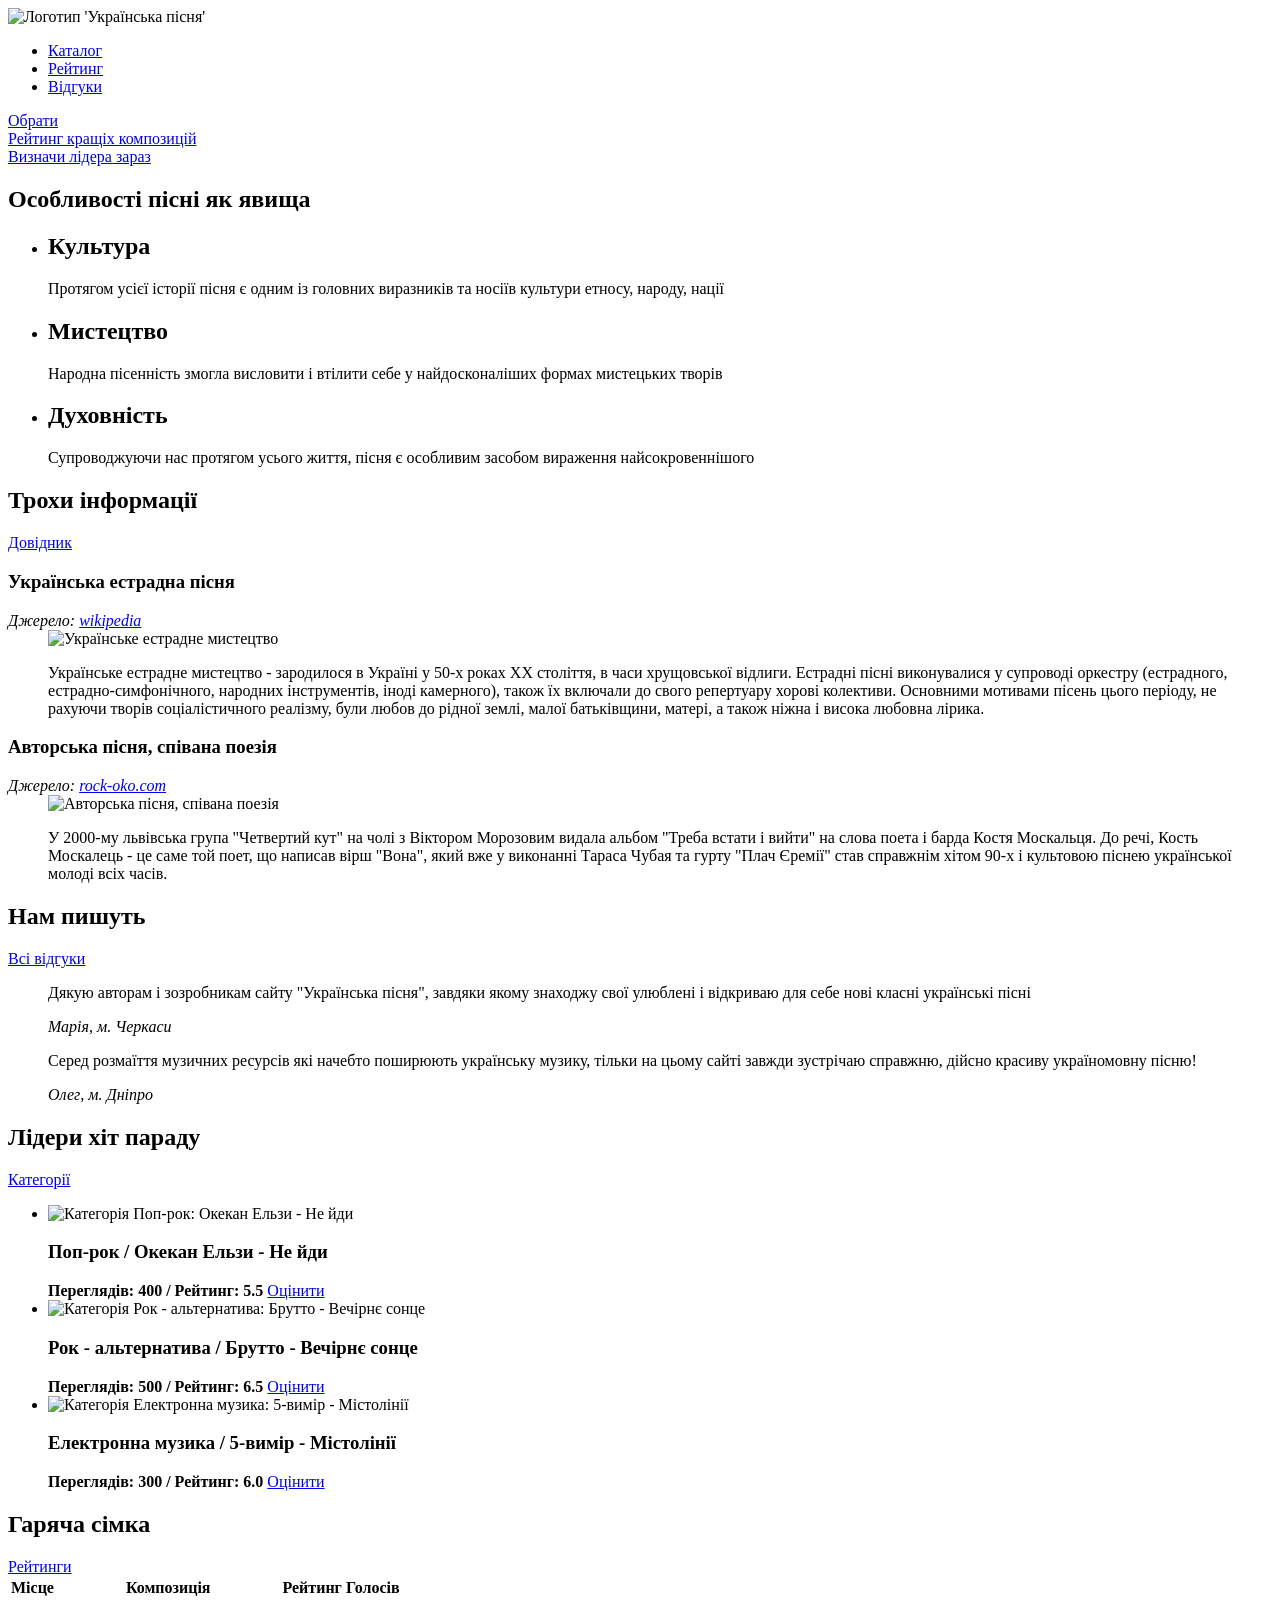
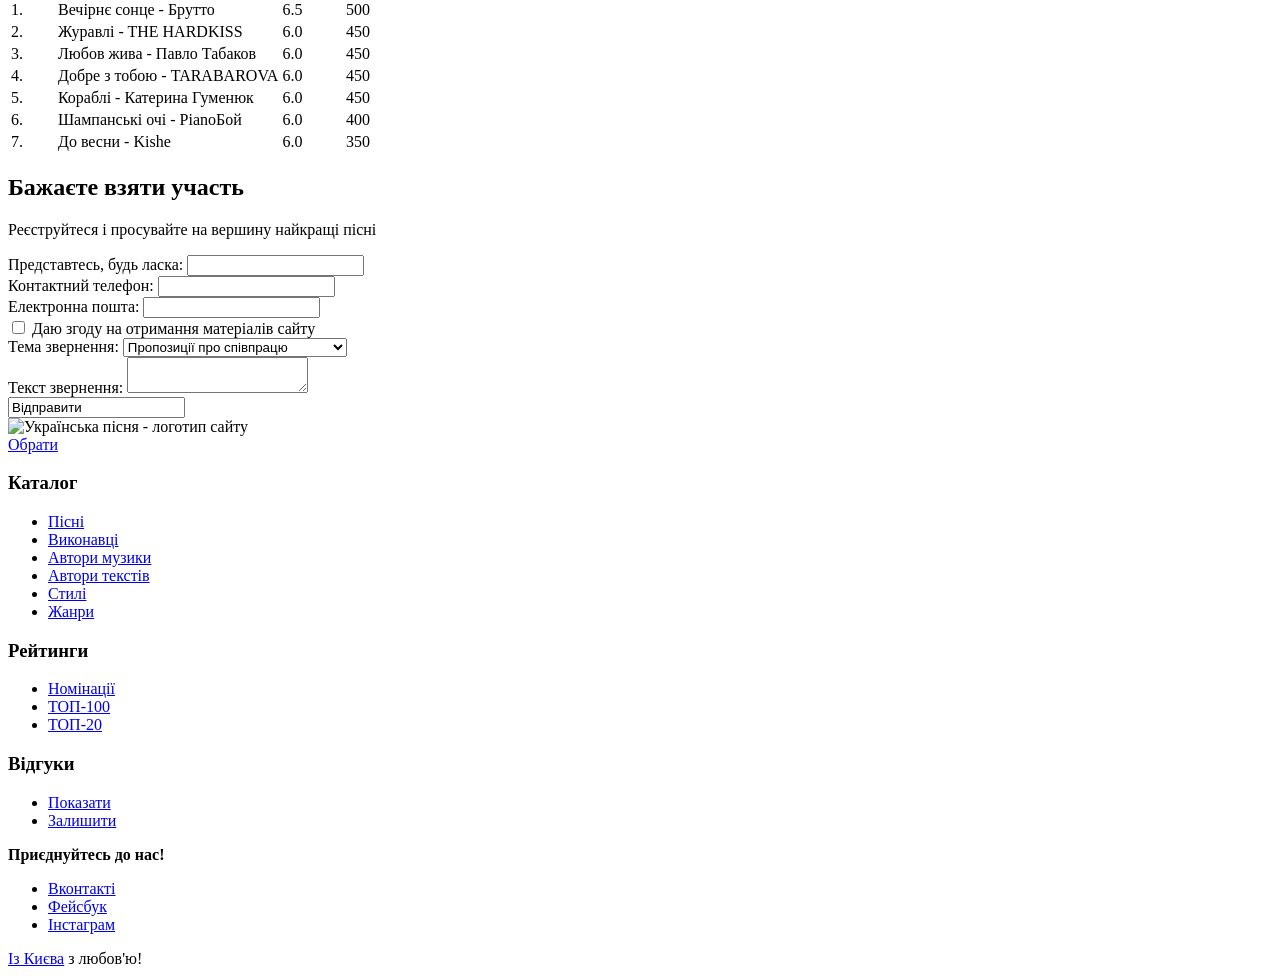
==== index.html @ 86473ca5 "Create index.html Перша сторінка проекта Українська пісня G.K." ====
<!DOCTYPE HTML>
<html lang="ua">
  <head>
    <meta charset="utf-8">
    <title>Українська пісня G.K.</title>
    <link rel="stylesheet" href="css/style.css">
  </head>
  <body>
  
    <header class="page-header">
      <section class="page-header__top">
        <a class="page-header__logo">
          <img class="page-header__logo-image" src="img/pisnya-logo.png" alt="Логотип 'Українська пісня'" width="210" height="75">
        </a>
        <nav class="main-nav">
          <ul class="main-nav__list site-list">
            <li class="site-list__item">
              <a href="#catalog">Каталог</a>
            </li>
            <li class="site-list__item">
              <a href="#reating">Рейтинг</a>
            </li>
            <li class="site-list__item">
              <a href="#reviews">Відгуки</a>
            </li>
          </ul>
        </nav>
        <div class="user-up">
          <a class="btn" href="#">Обрати</a>
        </div>
      </section>
      <div class="page-header__promo">
        <a href="#www.pisnya.org.ua">Рейтинг кращіх композицій <br> Визначи лідера зараз</a>
      </div>
    </header>
    
    <section class="features"> <!-- features - особливості -->
      <h2 class="visually-hidden">Особливості пісні як явища</h2>
      <ul class="features__list">
        <li class="features__item features__icon--culture">
          <h2 class="features__title">Культура</h2>
          <p class="features__description">Протягом усієї історії пісня є одним із головних виразників та носіїв культури етносу, народу, нації</p>
        </li>
        <li class="features__item features__icon--art">
          <h2 class="features__title">Мистецтво</h2>
          <p class="features__description">Народна пісенність змогла висловити і втілити себе у найдосконаліших формах мистецьких творів</p>
        </li>
        <li class="features__item features__icon--spirituality">
          <h2 class="features__title">Духовність</h2>
          <p class="features__description">Супроводжуючи нас протягом усього життя, пісня є особливим засобом вираження найсокровеннішого</p>
        </li>
      </ul>
    </section>
    
    <section class="reference"> <!-- reference - довідка -->
      <h2 class="reference__heading">Трохи інформації</h2>
      <a class="btn" href="#" title="Відкрити довідник">Довідник</a>
      <dl class="reference__list">
        <dt class="reference__term">
          <h3 class="reference__title">Українська естрадна пісня</h3>
          <i class="reference__source">Джерело: <a href="https://ua.wikipedia.org" target="_blank">wikipedia</a></i>
        </dt>
        <dd class="reference__description">
          <img src="img/article-1.jpg" alt="Українське естрадне мистецтво" width="100" height="100">
          <p>Українське естрадне мистецтво - зародилося в Україні у 50-х роках XX століття, в часи хрущовської відлиги. Естрадні пісні виконувалися у супроводі оркестру (естрадного, естрадно-симфонічного, народних інструментів, іноді камерного), також їх включали до свого репертуару хорові колективи. Основними мотивами пісень цього періоду, не рахуючи творів соціалістичного реалізму, були любов до рідної землі, малої батьківщини, матері, а також ніжна і висока любовна лірика.</p>
        </dd>
        <dt class="reference__term">
          <h3 class="reference__title">Авторська пісня, співана поезія</h3>
          <i class="reference__source">Джерело: <a href="https://rock-oko.com/muzichn-stil/spvana-poezya.html" target="_blank">rock-oko.com</a></i>
        </dt>
        <dd class="reference__description">
          <img src="img/article-2.jpg" alt="Авторська пісня, співана поезія" width="100" height="100">
          <p>У 2000-му львівська група "Четвертий кут" на чолі з Віктором Морозовим видала альбом "Треба встати і вийти" на слова поета і барда Костя Москальця. До речі, Кость Москалець - це саме той поет, що написав вірш "Вона", який вже у виконанні Тараса Чубая та гурту "Плач Єремії" став справжнім хітом 90-х і культовою піснею української молоді всіх часів.</p>
        </dd>
      </dl>
    </section>

    <section class="reviews" id="reviews">
      <h2 class="reviews__heading">Нам пишуть</h2>
      <a class="btn" href="#" title="Переглянути всі відгуки">Всі відгуки</a>
      <div class="reviews__list">
        <blockquote class="review__item">
          <p>Дякую авторам і зозробникам сайту "Українська пісня", завдяки якому знаходжу свої улюблені і відкриваю для себе нові класні українські пісні </p>
          <cite class="review__author">Марія, м. Черкаси</cite>
        </blockquote>
        <blockquote class="review__item">
          <p>Серед розмаїття музичних ресурсів які начебто поширюють українську музику, тільки на цьому сайті завжди зустрічаю справжню, дійсно красиву україномовну пісню!</p>
          <cite class="review__author">Олег, м. Дніпро</cite>
        </blockquote>
      </div>
    </section>
    
    <section class="hits" id="hits">
      <!-- слайдер -->
      <h2 class="hits__header">Лідери хіт параду</h2>
      <a class="btn" href="#" title="Подивитися інші категорії">Категорії</a>
      <ul class="hits__list">
        <li class="hits__item">
          <img src="img/category1.jpg" alt="Категорія Поп-рок: Окекан Ельзи - Не йди" width="306" height="206">
          <h3 class="category__title">Поп-рок / Окекан Ельзи - Не йди</h3>
          <b>Переглядів: 400 / Рейтинг: 5.5</b>
          <a class="btn" href="#">Оцінити</a>
        </li>
        <li class="hits__item">
          <img src="img/category2.jpg" alt="Категорія Рок - альтернатива: Брутто - Вечірнє сонце" width="306" height="206">
          <h3>Рок - альтернатива / Брутто - Вечірнє сонце</h3>
          <b>Переглядів: 500 / Рейтинг: 6.5</b>
          <a class="btn" href="#">Оцінити</a>
        </li>
        <li class="hits__item">
          <img src="img/category3.jpg" alt="Категорія Електронна музика: 5-вимір - Містолінії" width="306" height="206">
          <h3>Електронна музика / 5-вимір - Містолінії</h3>
          <b>Переглядів: 300 / Рейтинг: 6.0</b>
          <a class="btn" href="#">Оцінити</a>
        </li>
      </ul>
    </section>
    
    <section class="shortlist" id="shortlist">
      <h2 class="shortlist__header">Гаряча сімка</h2>
      <a class="btn" href="#" title="Взяти участь у голосуванні">Рейтинги</a>
      <table class="shortlist__list">
        <tr class="shortlist__item">
          <th class="shortlist__number">Місце</th>
          <th >Композиція</th>
          <th>Рейтинг</th>
          <th>Голосів</th>
        </tr>
        <tr class="shortlist__item">
          <td class="shortlist__number">1.</td>
          <td class="shortlist__name">
            <a>Вечірнє сонце - Брутто</a>
          </td>
          <td>6.5</td>
          <td>500</td>
        </tr>
        <tr class="shortlist__item">
          <td class="shortlist__number">2.</td>
          <td class="shortlist__name">
            <a>Журавлi - THE HARDKISS</a>
          </td>
          <td>6.0</td>
          <td>450</td>
        </tr>
        <tr class="shortlist__item">
          <td class="shortlist__number">3.</td>
          <td class="shortlist__name">
            <a>Любов жива - Павло Табаков</a>
          </td>
          <td>6.0</td>
          <td>450</td>
        </tr>
         <tr class="shortlist__item">
          <td class="shortlist__number">4.</td>
          <td class="shortlist__name">
            <a>Добре з тобою - TARABAROVA</a>
          </td>
          <td>6.0</td>
          <td>450</td>
        </tr>
        <tr class="shortlist__item">
          <td class="shortlist__number">5.</td>
          <td class="shortlist__name">
            <a>Кораблі - Катерина Гуменюк</a>
          </td>
          <td>6.0</td>
          <td>450</td>
        </tr>
        <tr class="shortlist__item">
          <td class="shortlist__number">6.</td>
          <td class="shortlist__name">
            <a>Шампанські очі - PianoБой</a>
          </td>
          <td>6.0</td>
          <td>400</td>
        </tr>
        <tr class="shortlist__item">
          <td class="shortlist__number">7.</td>
          <td class="shortlist__name">
            <a>До весни - Kishe</a>
          </td>
          <td>6.0</td>
          <td>350</td>
        </tr>
      </table>
    </section>
    
    <div class="fidback">
      <h2 class="hits__header">Бажаєте взяти участь</h2>
      <p class="feedback-tip">Реєструйтеся і просувайте на вершину найкращі пісні</p>
      <form class="feedback-form" action="/mail" method="post">
        <div class="feedback-form-group">
          <label for="fullname">Представтесь, будь ласка:</label>
          <input type="text" name="fullname" id="fullname">
        </div>
        <div class="feedback-form-group">
          <label for="phone">Контактний телефон:</label>
          <input type="text" name="phone" id="phone">
        </div>
        <div class="feedback-form-group">
          <label for="email">Електронна пошта:</label>
          <input type="text" name="email" id="email">
        </div>
        <div class="checkbox-area">
          <label>
            <input type="checkbox" name="supscription">
            Даю згоду на отримання матеріалів сайту
          </label>
        </div>
        <div class="feedback-form-group">
          <label for="topic">Тема звернення:</label>
          <select name="topic" id="topic">
            <option value="1">Пропозиції про співпрацю</option>
            <option value="2">Питання пов'язані з реєстрацією</option>
            <option value="3">Застереження авторських прав</option>
          </select>
        </div>
        <div class="feedback-form-group">
          <label for="message">Текст звернення:</label>
          <textarea type="text" name="message" id="message">
          </textarea>
        </div>
        <input type="supmit" class="btn" value="Відправити">
      </form>
    </div>
    
    <footer class="page-footer">
    
      <section class="page-footer__top">
        <div class="page-footer__logo">
          <img class="page-footer__logo-image" src="img/pisnya-logo.png" alt="Українська пісня - логотип сайту" width="210" height="75">
        </div>
        <a class="btn" href="#">Обрати</a>
      </section>
      
      <nav class="page-footer__nav">
        <section class="page-footer__menu">
          <h3 class="page-footer__title">Каталог</h3>
          <ul class="page-footer__list">
            <li>
              <a href="#">Пісні</a>
            </li>
            <li>
              <a href="#">Виконавці</a>
            </li>
            <li>
              <a href="#">Автори музики</a>
            </li>
            <li>
              <a href="#">Автори текстів</a>
            </li>
            <li>
              <a href="#">Стилі</a>
            </li>
            <li>
              <a href="#">Жанри</a>
            </li>
          </ul>
        </section>
        <section class="page-footer__menu">
          <h3 class="page-footer__title">Рейтинги</h3>
          <ul class="page-footer__list">
            <li>
              <a href="#">Номінації</a>
            </li>
            <li>
              <a href="#">ТОП-100</a>
            </li>
            <li>
              <a href="#">ТОП-20</a>
            </li>
          </ul>
        </section>
        <section class="page-footer__menu">
          <h3 class="page-footer__title">Відгуки</h3>
          <ul class="page-footer__list">
            <li>
              <a href="#">Показати</a>
            </li>
            <li>
              <a href="#">Залишити</a>
            </li>
          </ul>
        </section>
      </nav>
      
      <section class="page-footer__bottom">
        <div class="page-footer__social social">
          <b class="social__title">Приєднуйтесь до нас!</b>
          <ul class="social__list">
            <li class="social__item">
              <a class="social__link social__link--vk" href="https://vk.com/pisnya">Вконтакті</a>
            </li>
            <li class="social__item">
              <a class="social__link social__link--fb" href="https://facebook.com/pisnya">Фейсбук</a>
            </li>
            <li class="social__item">
              <a class="social__link social__link--in" href="https://instagram.com/pisnya">Інстаграм</a>
            </li>
          </ul>
        </div>
        <div class="page-footer__copyright">
          <a href="https://games4.github.io/">Із Києва</a> з <span class="heart">любов'ю!</span>
        </div>
      </section>
      
    </footer>
  </body>
</html>
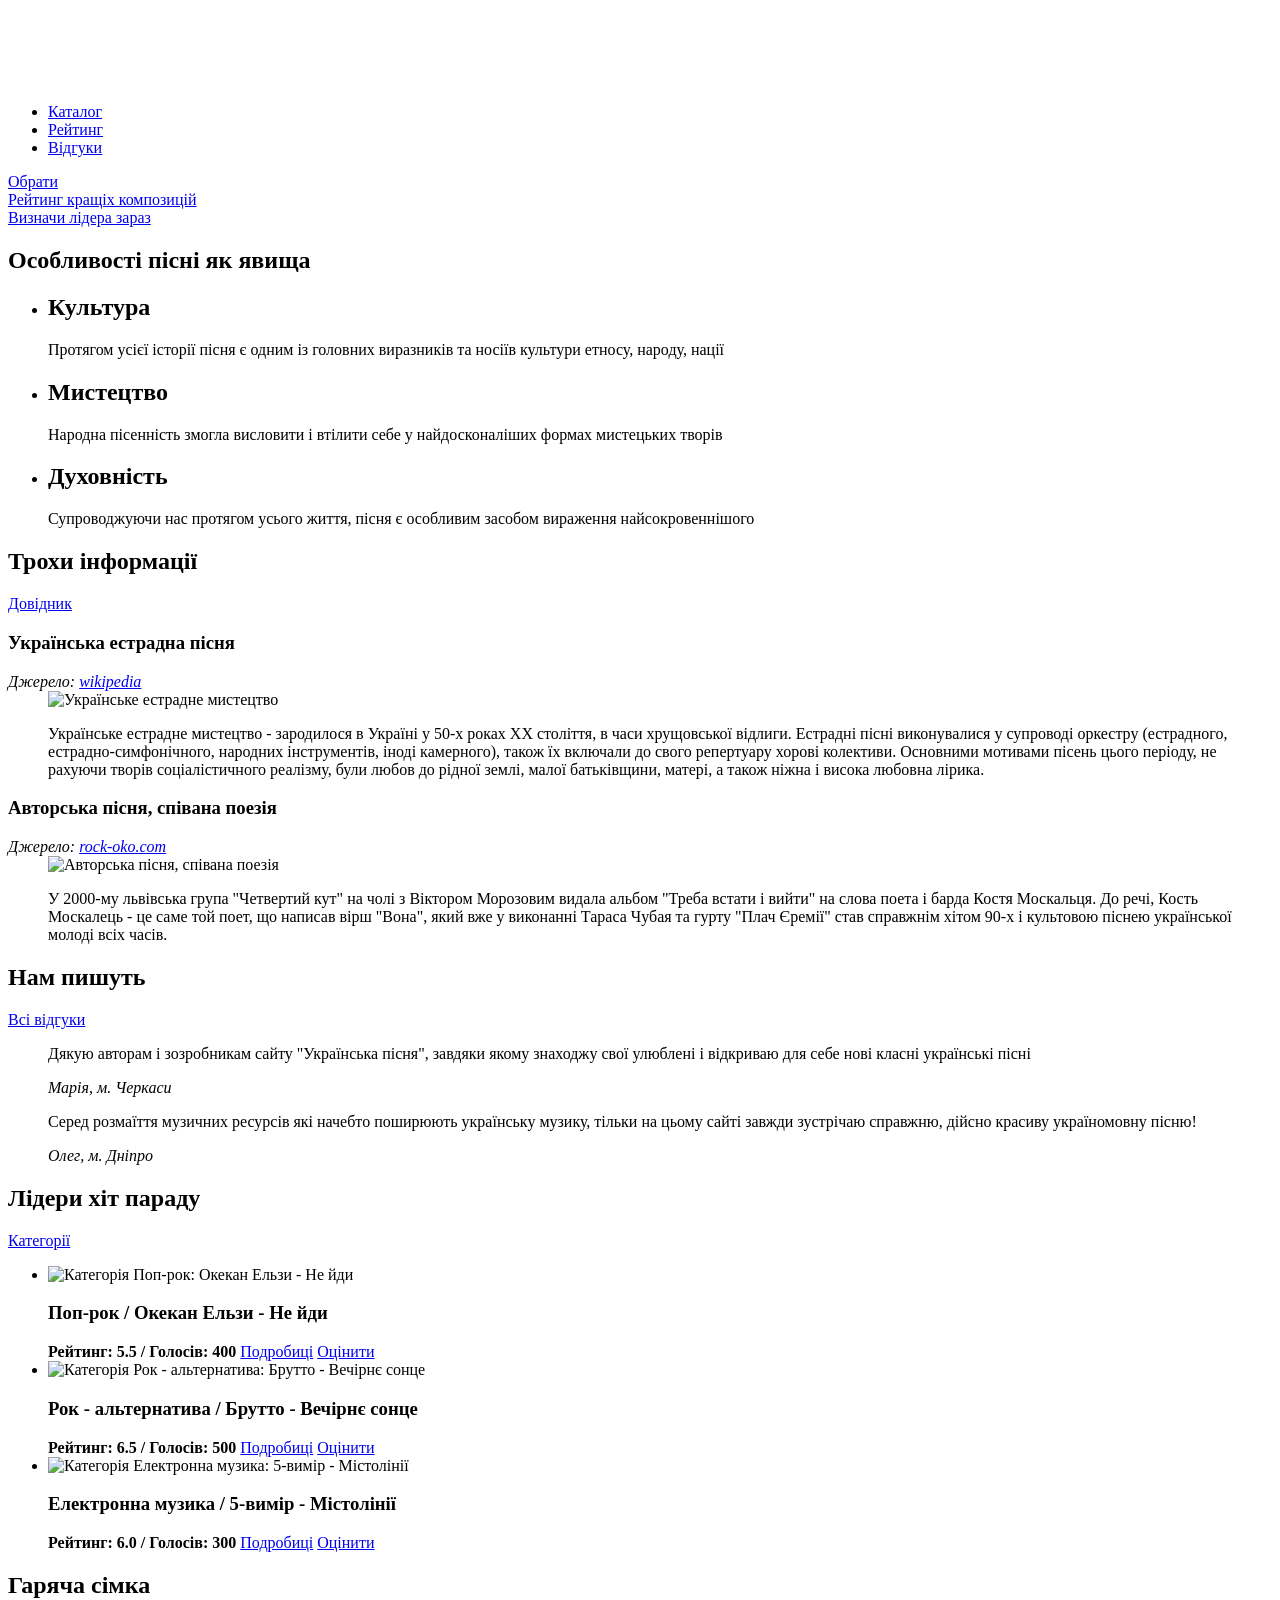
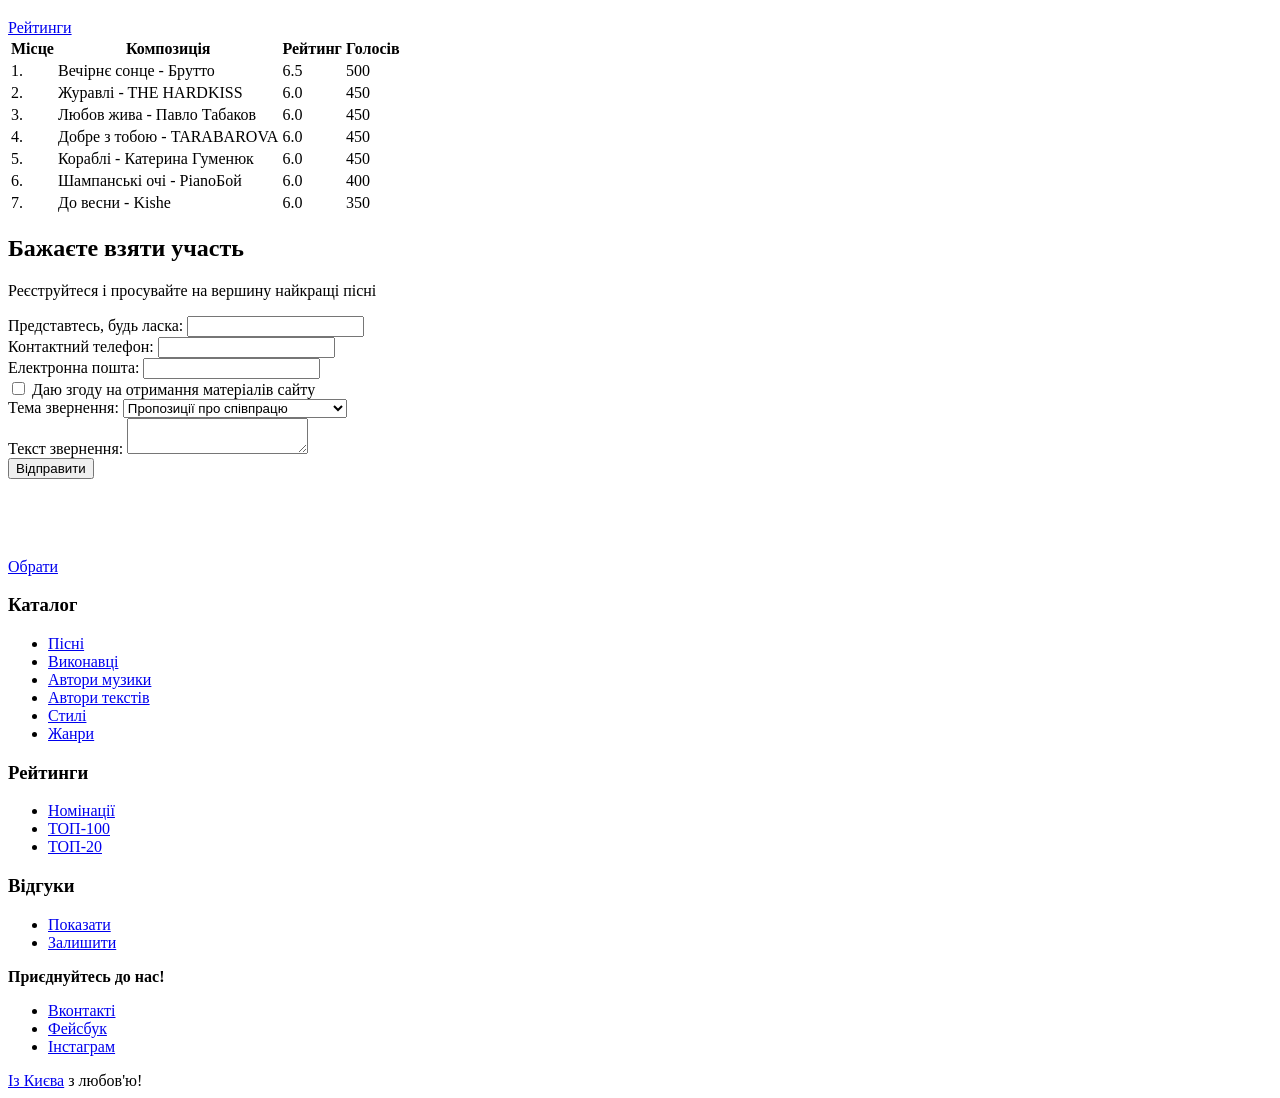
==== commit 4f259951: "Continue markup index.html page Продовжую розмітку початкової сторінки" ====
--- a/index.html
+++ b/index.html
@@ -1,309 +1,312 @@
-<!DOCTYPE HTML>
-<html lang="ua">
-  <head>
-    <meta charset="utf-8">
-    <title>Українська пісня G.K.</title>
-    <link rel="stylesheet" href="css/style.css">
-  </head>
-  <body>
-  
-    <header class="page-header">
-      <section class="page-header__top">
-        <a class="page-header__logo">
-          <img class="page-header__logo-image" src="img/pisnya-logo.png" alt="Логотип 'Українська пісня'" width="210" height="75">
-        </a>
-        <nav class="main-nav">
-          <ul class="main-nav__list site-list">
-            <li class="site-list__item">
-              <a href="#catalog">Каталог</a>
-            </li>
-            <li class="site-list__item">
-              <a href="#reating">Рейтинг</a>
-            </li>
-            <li class="site-list__item">
-              <a href="#reviews">Відгуки</a>
-            </li>
-          </ul>
-        </nav>
-        <div class="user-up">
-          <a class="btn" href="#">Обрати</a>
-        </div>
-      </section>
-      <div class="page-header__promo">
-        <a href="#www.pisnya.org.ua">Рейтинг кращіх композицій <br> Визначи лідера зараз</a>
-      </div>
-    </header>
-    
-    <section class="features"> <!-- features - особливості -->
-      <h2 class="visually-hidden">Особливості пісні як явища</h2>
-      <ul class="features__list">
-        <li class="features__item features__icon--culture">
-          <h2 class="features__title">Культура</h2>
-          <p class="features__description">Протягом усієї історії пісня є одним із головних виразників та носіїв культури етносу, народу, нації</p>
-        </li>
-        <li class="features__item features__icon--art">
-          <h2 class="features__title">Мистецтво</h2>
-          <p class="features__description">Народна пісенність змогла висловити і втілити себе у найдосконаліших формах мистецьких творів</p>
-        </li>
-        <li class="features__item features__icon--spirituality">
-          <h2 class="features__title">Духовність</h2>
-          <p class="features__description">Супроводжуючи нас протягом усього життя, пісня є особливим засобом вираження найсокровеннішого</p>
-        </li>
-      </ul>
-    </section>
-    
-    <section class="reference"> <!-- reference - довідка -->
-      <h2 class="reference__heading">Трохи інформації</h2>
-      <a class="btn" href="#" title="Відкрити довідник">Довідник</a>
-      <dl class="reference__list">
-        <dt class="reference__term">
-          <h3 class="reference__title">Українська естрадна пісня</h3>
-          <i class="reference__source">Джерело: <a href="https://ua.wikipedia.org" target="_blank">wikipedia</a></i>
-        </dt>
-        <dd class="reference__description">
-          <img src="img/article-1.jpg" alt="Українське естрадне мистецтво" width="100" height="100">
-          <p>Українське естрадне мистецтво - зародилося в Україні у 50-х роках XX століття, в часи хрущовської відлиги. Естрадні пісні виконувалися у супроводі оркестру (естрадного, естрадно-симфонічного, народних інструментів, іноді камерного), також їх включали до свого репертуару хорові колективи. Основними мотивами пісень цього періоду, не рахуючи творів соціалістичного реалізму, були любов до рідної землі, малої батьківщини, матері, а також ніжна і висока любовна лірика.</p>
-        </dd>
-        <dt class="reference__term">
-          <h3 class="reference__title">Авторська пісня, співана поезія</h3>
-          <i class="reference__source">Джерело: <a href="https://rock-oko.com/muzichn-stil/spvana-poezya.html" target="_blank">rock-oko.com</a></i>
-        </dt>
-        <dd class="reference__description">
-          <img src="img/article-2.jpg" alt="Авторська пісня, співана поезія" width="100" height="100">
-          <p>У 2000-му львівська група "Четвертий кут" на чолі з Віктором Морозовим видала альбом "Треба встати і вийти" на слова поета і барда Костя Москальця. До речі, Кость Москалець - це саме той поет, що написав вірш "Вона", який вже у виконанні Тараса Чубая та гурту "Плач Єремії" став справжнім хітом 90-х і культовою піснею української молоді всіх часів.</p>
-        </dd>
-      </dl>
-    </section>
-
-    <section class="reviews" id="reviews">
-      <h2 class="reviews__heading">Нам пишуть</h2>
-      <a class="btn" href="#" title="Переглянути всі відгуки">Всі відгуки</a>
-      <div class="reviews__list">
-        <blockquote class="review__item">
-          <p>Дякую авторам і зозробникам сайту "Українська пісня", завдяки якому знаходжу свої улюблені і відкриваю для себе нові класні українські пісні </p>
-          <cite class="review__author">Марія, м. Черкаси</cite>
-        </blockquote>
-        <blockquote class="review__item">
-          <p>Серед розмаїття музичних ресурсів які начебто поширюють українську музику, тільки на цьому сайті завжди зустрічаю справжню, дійсно красиву україномовну пісню!</p>
-          <cite class="review__author">Олег, м. Дніпро</cite>
-        </blockquote>
-      </div>
-    </section>
-    
-    <section class="hits" id="hits">
-      <!-- слайдер -->
-      <h2 class="hits__header">Лідери хіт параду</h2>
-      <a class="btn" href="#" title="Подивитися інші категорії">Категорії</a>
-      <ul class="hits__list">
-        <li class="hits__item">
-          <img src="img/category1.jpg" alt="Категорія Поп-рок: Окекан Ельзи - Не йди" width="306" height="206">
-          <h3 class="category__title">Поп-рок / Окекан Ельзи - Не йди</h3>
-          <b>Переглядів: 400 / Рейтинг: 5.5</b>
-          <a class="btn" href="#">Оцінити</a>
-        </li>
-        <li class="hits__item">
-          <img src="img/category2.jpg" alt="Категорія Рок - альтернатива: Брутто - Вечірнє сонце" width="306" height="206">
-          <h3>Рок - альтернатива / Брутто - Вечірнє сонце</h3>
-          <b>Переглядів: 500 / Рейтинг: 6.5</b>
-          <a class="btn" href="#">Оцінити</a>
-        </li>
-        <li class="hits__item">
-          <img src="img/category3.jpg" alt="Категорія Електронна музика: 5-вимір - Містолінії" width="306" height="206">
-          <h3>Електронна музика / 5-вимір - Містолінії</h3>
-          <b>Переглядів: 300 / Рейтинг: 6.0</b>
-          <a class="btn" href="#">Оцінити</a>
-        </li>
-      </ul>
-    </section>
-    
-    <section class="shortlist" id="shortlist">
-      <h2 class="shortlist__header">Гаряча сімка</h2>
-      <a class="btn" href="#" title="Взяти участь у голосуванні">Рейтинги</a>
-      <table class="shortlist__list">
-        <tr class="shortlist__item">
-          <th class="shortlist__number">Місце</th>
-          <th >Композиція</th>
-          <th>Рейтинг</th>
-          <th>Голосів</th>
-        </tr>
-        <tr class="shortlist__item">
-          <td class="shortlist__number">1.</td>
-          <td class="shortlist__name">
-            <a>Вечірнє сонце - Брутто</a>
-          </td>
-          <td>6.5</td>
-          <td>500</td>
-        </tr>
-        <tr class="shortlist__item">
-          <td class="shortlist__number">2.</td>
-          <td class="shortlist__name">
-            <a>Журавлi - THE HARDKISS</a>
-          </td>
-          <td>6.0</td>
-          <td>450</td>
-        </tr>
-        <tr class="shortlist__item">
-          <td class="shortlist__number">3.</td>
-          <td class="shortlist__name">
-            <a>Любов жива - Павло Табаков</a>
-          </td>
-          <td>6.0</td>
-          <td>450</td>
-        </tr>
-         <tr class="shortlist__item">
-          <td class="shortlist__number">4.</td>
-          <td class="shortlist__name">
-            <a>Добре з тобою - TARABAROVA</a>
-          </td>
-          <td>6.0</td>
-          <td>450</td>
-        </tr>
-        <tr class="shortlist__item">
-          <td class="shortlist__number">5.</td>
-          <td class="shortlist__name">
-            <a>Кораблі - Катерина Гуменюк</a>
-          </td>
-          <td>6.0</td>
-          <td>450</td>
-        </tr>
-        <tr class="shortlist__item">
-          <td class="shortlist__number">6.</td>
-          <td class="shortlist__name">
-            <a>Шампанські очі - PianoБой</a>
-          </td>
-          <td>6.0</td>
-          <td>400</td>
-        </tr>
-        <tr class="shortlist__item">
-          <td class="shortlist__number">7.</td>
-          <td class="shortlist__name">
-            <a>До весни - Kishe</a>
-          </td>
-          <td>6.0</td>
-          <td>350</td>
-        </tr>
-      </table>
-    </section>
-    
-    <div class="fidback">
-      <h2 class="hits__header">Бажаєте взяти участь</h2>
-      <p class="feedback-tip">Реєструйтеся і просувайте на вершину найкращі пісні</p>
-      <form class="feedback-form" action="/mail" method="post">
-        <div class="feedback-form-group">
-          <label for="fullname">Представтесь, будь ласка:</label>
-          <input type="text" name="fullname" id="fullname">
-        </div>
-        <div class="feedback-form-group">
-          <label for="phone">Контактний телефон:</label>
-          <input type="text" name="phone" id="phone">
-        </div>
-        <div class="feedback-form-group">
-          <label for="email">Електронна пошта:</label>
-          <input type="text" name="email" id="email">
-        </div>
-        <div class="checkbox-area">
-          <label>
-            <input type="checkbox" name="supscription">
-            Даю згоду на отримання матеріалів сайту
-          </label>
-        </div>
-        <div class="feedback-form-group">
-          <label for="topic">Тема звернення:</label>
-          <select name="topic" id="topic">
-            <option value="1">Пропозиції про співпрацю</option>
-            <option value="2">Питання пов'язані з реєстрацією</option>
-            <option value="3">Застереження авторських прав</option>
-          </select>
-        </div>
-        <div class="feedback-form-group">
-          <label for="message">Текст звернення:</label>
-          <textarea type="text" name="message" id="message">
-          </textarea>
-        </div>
-        <input type="supmit" class="btn" value="Відправити">
-      </form>
-    </div>
-    
-    <footer class="page-footer">
-    
-      <section class="page-footer__top">
-        <div class="page-footer__logo">
-          <img class="page-footer__logo-image" src="img/pisnya-logo.png" alt="Українська пісня - логотип сайту" width="210" height="75">
-        </div>
-        <a class="btn" href="#">Обрати</a>
-      </section>
-      
-      <nav class="page-footer__nav">
-        <section class="page-footer__menu">
-          <h3 class="page-footer__title">Каталог</h3>
-          <ul class="page-footer__list">
-            <li>
-              <a href="#">Пісні</a>
-            </li>
-            <li>
-              <a href="#">Виконавці</a>
-            </li>
-            <li>
-              <a href="#">Автори музики</a>
-            </li>
-            <li>
-              <a href="#">Автори текстів</a>
-            </li>
-            <li>
-              <a href="#">Стилі</a>
-            </li>
-            <li>
-              <a href="#">Жанри</a>
-            </li>
-          </ul>
-        </section>
-        <section class="page-footer__menu">
-          <h3 class="page-footer__title">Рейтинги</h3>
-          <ul class="page-footer__list">
-            <li>
-              <a href="#">Номінації</a>
-            </li>
-            <li>
-              <a href="#">ТОП-100</a>
-            </li>
-            <li>
-              <a href="#">ТОП-20</a>
-            </li>
-          </ul>
-        </section>
-        <section class="page-footer__menu">
-          <h3 class="page-footer__title">Відгуки</h3>
-          <ul class="page-footer__list">
-            <li>
-              <a href="#">Показати</a>
-            </li>
-            <li>
-              <a href="#">Залишити</a>
-            </li>
-          </ul>
-        </section>
-      </nav>
-      
-      <section class="page-footer__bottom">
-        <div class="page-footer__social social">
-          <b class="social__title">Приєднуйтесь до нас!</b>
-          <ul class="social__list">
-            <li class="social__item">
-              <a class="social__link social__link--vk" href="https://vk.com/pisnya">Вконтакті</a>
-            </li>
-            <li class="social__item">
-              <a class="social__link social__link--fb" href="https://facebook.com/pisnya">Фейсбук</a>
-            </li>
-            <li class="social__item">
-              <a class="social__link social__link--in" href="https://instagram.com/pisnya">Інстаграм</a>
-            </li>
-          </ul>
-        </div>
-        <div class="page-footer__copyright">
-          <a href="https://games4.github.io/">Із Києва</a> з <span class="heart">любов'ю!</span>
-        </div>
-      </section>
-      
-    </footer>
-  </body>
-</html>
+<!DOCTYPE HTML>
+<html lang="ua">
+  <head>
+    <meta charset="utf-8">
+    <title>Українська пісня G.K.</title>
+    <link rel="stylesheet" href="css/style.css">
+  </head>
+  <body>
+  
+    <header class="page-header">
+      <section class="page-header__top">
+        <a class="page-header__logo">
+          <img class="page-header__logo-image" src="img/pisnya-logo.png" alt="Логотип 'Українська пісня'" width="210" height="75">
+        </a>
+        <nav class="main-nav">
+          <ul class="main-nav__list site-list">
+            <li class="site-list__item">
+              <a href="#catalog">Каталог</a>
+            </li>
+            <li class="site-list__item">
+              <a href="#reating">Рейтинг</a>
+            </li>
+            <li class="site-list__item">
+              <a href="#reviews">Відгуки</a>
+            </li>
+          </ul>
+        </nav>
+        <div class="user-up">
+          <a class="btn" href="#">Обрати</a>
+        </div>
+      </section>
+      <div class="page-header__promo">
+        <a href="#www.pisnya.org.ua">Рейтинг кращіх композицій <br> Визначи лідера зараз</a>
+      </div>
+    </header>
+    
+    <section class="features"> <!-- features - особливості -->
+      <h2 class="visually-hidden">Особливості пісні як явища</h2>
+      <ul class="features__list">
+        <li class="features__item features__icon--culture">
+          <h2 class="features__title">Культура</h2>
+          <p class="features__description">Протягом усієї історії пісня є одним із головних виразників та носіїв культури етносу, народу, нації</p>
+        </li>
+        <li class="features__item features__icon--art">
+          <h2 class="features__title">Мистецтво</h2>
+          <p class="features__description">Народна пісенність змогла висловити і втілити себе у найдосконаліших формах мистецьких творів</p>
+        </li>
+        <li class="features__item features__icon--spirituality">
+          <h2 class="features__title">Духовність</h2>
+          <p class="features__description">Супроводжуючи нас протягом усього життя, пісня є особливим засобом вираження найсокровеннішого</p>
+        </li>
+      </ul>
+    </section>
+    
+    <section class="reference"> <!-- reference - довідка -->
+      <h2 class="section__title">Трохи інформації</h2>
+      <a class="btn" href="#" title="Відкрити довідник">Довідник</a>
+      <dl class="reference__list">
+        <dt class="reference__term">
+          <h3 class="reference__title">Українська естрадна пісня</h3>
+          <i class="reference__source">Джерело: <a href="https://ua.wikipedia.org" target="_blank">wikipedia</a></i>
+        </dt>
+        <dd class="reference__description">
+          <img src="img/article-1.jpg" alt="Українське естрадне мистецтво" width="100" height="100">
+          <p>Українське естрадне мистецтво - зародилося в Україні у 50-х роках XX століття, в часи хрущовської відлиги. Естрадні пісні виконувалися у супроводі оркестру (естрадного, естрадно-симфонічного, народних інструментів, іноді камерного), також їх включали до свого репертуару хорові колективи. Основними мотивами пісень цього періоду, не рахуючи творів соціалістичного реалізму, були любов до рідної землі, малої батьківщини, матері, а також ніжна і висока любовна лірика.</p>
+        </dd>
+        <dt class="reference__term">
+          <h3 class="reference__title">Авторська пісня, співана поезія</h3>
+          <i class="reference__source">Джерело: <a href="https://rock-oko.com/muzichn-stil/spvana-poezya.html" target="_blank">rock-oko.com</a></i>
+        </dt>
+        <dd class="reference__description">
+          <img src="img/article-2.jpg" alt="Авторська пісня, співана поезія" width="100" height="100">
+          <p>У 2000-му львівська група "Четвертий кут" на чолі з Віктором Морозовим видала альбом "Треба встати і вийти" на слова поета і барда Костя Москальця. До речі, Кость Москалець - це саме той поет, що написав вірш "Вона", який вже у виконанні Тараса Чубая та гурту "Плач Єремії" став справжнім хітом 90-х і культовою піснею української молоді всіх часів.</p>
+        </dd>
+      </dl>
+    </section>
+
+    <section class="reviews" id="reviews">
+      <h2 class="section__title">Нам пишуть</h2>
+      <a class="btn" href="#" title="Переглянути всі відгуки">Всі відгуки</a>
+      <div class="reviews__list">
+        <blockquote class="review__item">
+          <p>Дякую авторам і зозробникам сайту "Українська пісня", завдяки якому знаходжу свої улюблені і відкриваю для себе нові класні українські пісні </p>
+          <cite class="review__author">Марія, м. Черкаси</cite>
+        </blockquote>
+        <blockquote class="review__item">
+          <p>Серед розмаїття музичних ресурсів які начебто поширюють українську музику, тільки на цьому сайті завжди зустрічаю справжню, дійсно красиву україномовну пісню!</p>
+          <cite class="review__author">Олег, м. Дніпро</cite>
+        </blockquote>
+      </div>
+    </section>
+    
+    <section class="hits" id="hits">
+      <!-- слайдер -->
+      <h2 class="section__title">Лідери хіт параду</h2>
+      <a class="btn" href="#" title="Подивитися інші категорії">Категорії</a>
+      <ul class="hits__list">
+        <li class="hits__item">
+          <img src="img/category1.jpg" alt="Категорія Поп-рок: Окекан Ельзи - Не йди" width="306" height="206">
+          <h3 class="hits__title">Поп-рок / Окекан Ельзи - Не йди</h3>
+          <b>Рейтинг: 5.5 / Голосів: 400</b>
+          <a class="btn" href="#">Подробиці</a>
+          <a class="btn" href="#">Оцінити</a>
+        </li>
+        <li class="hits__item">
+          <img src="img/category2.jpg" alt="Категорія Рок - альтернатива: Брутто - Вечірнє сонце" width="306" height="206">
+          <h3 class="hits__title">Рок - альтернатива / Брутто - Вечірнє сонце</h3>
+          <b>Рейтинг: 6.5 / Голосів: 500</b>
+          <a class="btn" href="#">Подробиці</a>
+          <a class="btn" href="#">Оцінити</a>
+        </li>
+        <li class="hits__item">
+          <img src="img/category3.jpg" alt="Категорія Електронна музика: 5-вимір - Містолінії" width="306" height="206">
+          <h3 class="hits__title">Електронна музика / 5-вимір - Містолінії</h3>
+          <b>Рейтинг: 6.0 / Голосів: 300</b>
+          <a class="btn" href="#">Подробиці</a>
+          <a class="btn" href="#">Оцінити</a>
+        </li>
+      </ul>
+    </section>
+    
+    <section class="shortlist" id="shortlist">
+      <h2 class="section__title">Гаряча сімка</h2>
+      <a class="btn" href="#" title="Взяти участь у голосуванні">Рейтинги</a>
+      <table class="shortlist__list">
+        <tr class="shortlist__item">
+          <th class="shortlist__number">Місце</th>
+          <th>Композиція</th>
+          <th>Рейтинг</th>
+          <th>Голосів</th>
+        </tr>
+        <tr class="shortlist__item">
+          <td class="shortlist__number">1.</td>
+          <td class="shortlist__name">
+            <a>Вечірнє сонце - Брутто</a>
+          </td>
+          <td>6.5</td>
+          <td>500</td>
+        </tr>
+        <tr class="shortlist__item">
+          <td class="shortlist__number">2.</td>
+          <td class="shortlist__name">
+            <a>Журавлi - THE HARDKISS</a>
+          </td>
+          <td>6.0</td>
+          <td>450</td>
+        </tr>
+        <tr class="shortlist__item">
+          <td class="shortlist__number">3.</td>
+          <td class="shortlist__name">
+            <a>Любов жива - Павло Табаков</a>
+          </td>
+          <td>6.0</td>
+          <td>450</td>
+        </tr>
+         <tr class="shortlist__item">
+          <td class="shortlist__number">4.</td>
+          <td class="shortlist__name">
+            <a>Добре з тобою - TARABAROVA</a>
+          </td>
+          <td>6.0</td>
+          <td>450</td>
+        </tr>
+        <tr class="shortlist__item">
+          <td class="shortlist__number">5.</td>
+          <td class="shortlist__name">
+            <a>Кораблі - Катерина Гуменюк</a>
+          </td>
+          <td>6.0</td>
+          <td>450</td>
+        </tr>
+        <tr class="shortlist__item">
+          <td class="shortlist__number">6.</td>
+          <td class="shortlist__name">
+            <a>Шампанські очі - PianoБой</a>
+          </td>
+          <td>6.0</td>
+          <td>400</td>
+        </tr>
+        <tr class="shortlist__item">
+          <td class="shortlist__number">7.</td>
+          <td class="shortlist__name">
+            <a>До весни - Kishe</a>
+          </td>
+          <td>6.0</td>
+          <td>350</td>
+        </tr>
+      </table>
+    </section>
+    
+    <div class="feedback">
+      <h2 class="section__title">Бажаєте взяти участь</h2>
+      <p class="feedback__tip">Реєструйтеся і просувайте на вершину найкращі пісні</p>
+      <form class="feedback__form" action="/mail" method="post">
+        <div class="feedback__form-group">
+          <label for="fullname">Представтесь, будь ласка:</label>
+          <input type="text" name="fullname" id="fullname">
+        </div>
+        <div class="feedback__form-group">
+          <label for="phone">Контактний телефон:</label>
+          <input type="text" name="phone" id="phone">
+        </div>
+        <div class="feedback__form-group">
+          <label for="email">Електронна пошта:</label>
+          <input type="text" name="email" id="email">
+        </div>
+        <div class="checkbox-area">
+          <label>
+            <input type="checkbox" name="supscription">
+            Даю згоду на отримання матеріалів сайту
+          </label>
+        </div>
+        <div class="feedback__form-group">
+          <label for="topic">Тема звернення:</label>
+          <select name="topic" id="topic">
+            <option value="1">Пропозиції про співпрацю</option>
+            <option value="2">Питання пов'язані з реєстрацією</option>
+            <option value="3">Застереження авторських прав</option>
+          </select>
+        </div>
+        <div class="feedback__form-group">
+          <label for="message">Текст звернення:</label>
+          <textarea type="text" name="message" id="message">
+          </textarea>
+        </div>
+        <input type="submit" class="btn" value="Відправити">
+      </form>
+    </div>
+    
+    <footer class="page-footer">
+    
+      <section class="page-footer__top">
+        <div class="page-footer__logo">
+          <img class="page-footer__logo-image" src="img/pisnya-logo.png" alt="Українська пісня - логотип сайту" width="210" height="75">
+        </div>
+        <a class="btn" href="#">Обрати</a>
+      </section>
+      
+      <nav class="page-footer__nav">
+        <section class="page-footer__menu">
+          <h3 class="page-footer__title">Каталог</h3>
+          <ul class="page-footer__list">
+            <li>
+              <a href="#">Пісні</a>
+            </li>
+            <li>
+              <a href="#">Виконавці</a>
+            </li>
+            <li>
+              <a href="#">Автори музики</a>
+            </li>
+            <li>
+              <a href="#">Автори текстів</a>
+            </li>
+            <li>
+              <a href="#">Стилі</a>
+            </li>
+            <li>
+              <a href="#">Жанри</a>
+            </li>
+          </ul>
+        </section>
+        <section class="page-footer__menu">
+          <h3 class="page-footer__title">Рейтинги</h3>
+          <ul class="page-footer__list">
+            <li>
+              <a href="#">Номінації</a>
+            </li>
+            <li>
+              <a href="#">ТОП-100</a>
+            </li>
+            <li>
+              <a href="#">ТОП-20</a>
+            </li>
+          </ul>
+        </section>
+        <section class="page-footer__menu">
+          <h3 class="page-footer__title">Відгуки</h3>
+          <ul class="page-footer__list">
+            <li>
+              <a href="#">Показати</a>
+            </li>
+            <li>
+              <a href="#">Залишити</a>
+            </li>
+          </ul>
+        </section>
+      </nav>
+      
+      <section class="page-footer__bottom">
+        <div class="page-footer__social social">
+          <b class="social__title">Приєднуйтесь до нас!</b>
+          <ul class="social__list">
+            <li class="social__item">
+              <a class="social__link social__link--vk" href="https://vk.com/pisnya">Вконтакті</a>
+            </li>
+            <li class="social__item">
+              <a class="social__link social__link--fb" href="https://facebook.com/pisnya">Фейсбук</a>
+            </li>
+            <li class="social__item">
+              <a class="social__link social__link--in" href="https://instagram.com/pisnya">Інстаграм</a>
+            </li>
+          </ul>
+        </div>
+        <div class="page-footer__copyright">
+          <a href="https://games4.github.io/">Із Києва</a> з <span class="heart">любов'ю!</span>
+        </div>
+      </section>
+      
+    </footer>
+  </body>
+</html>
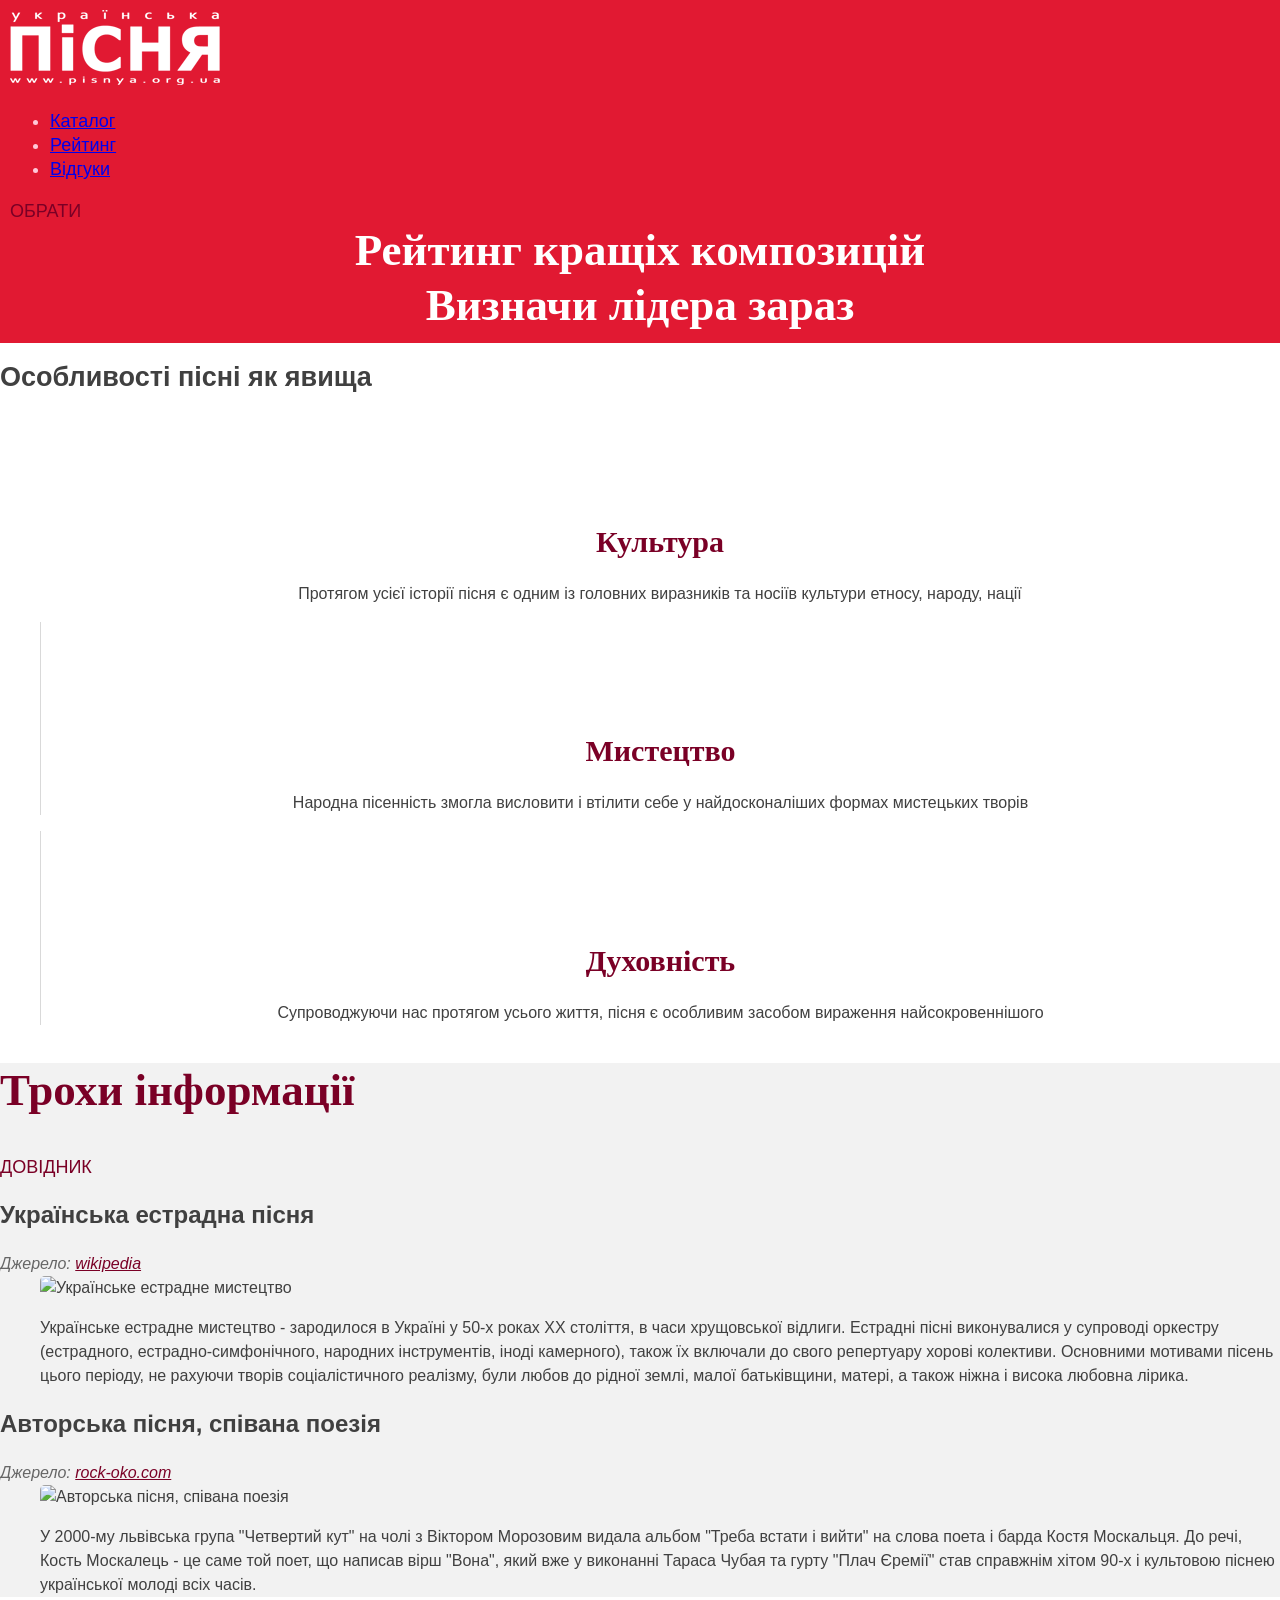
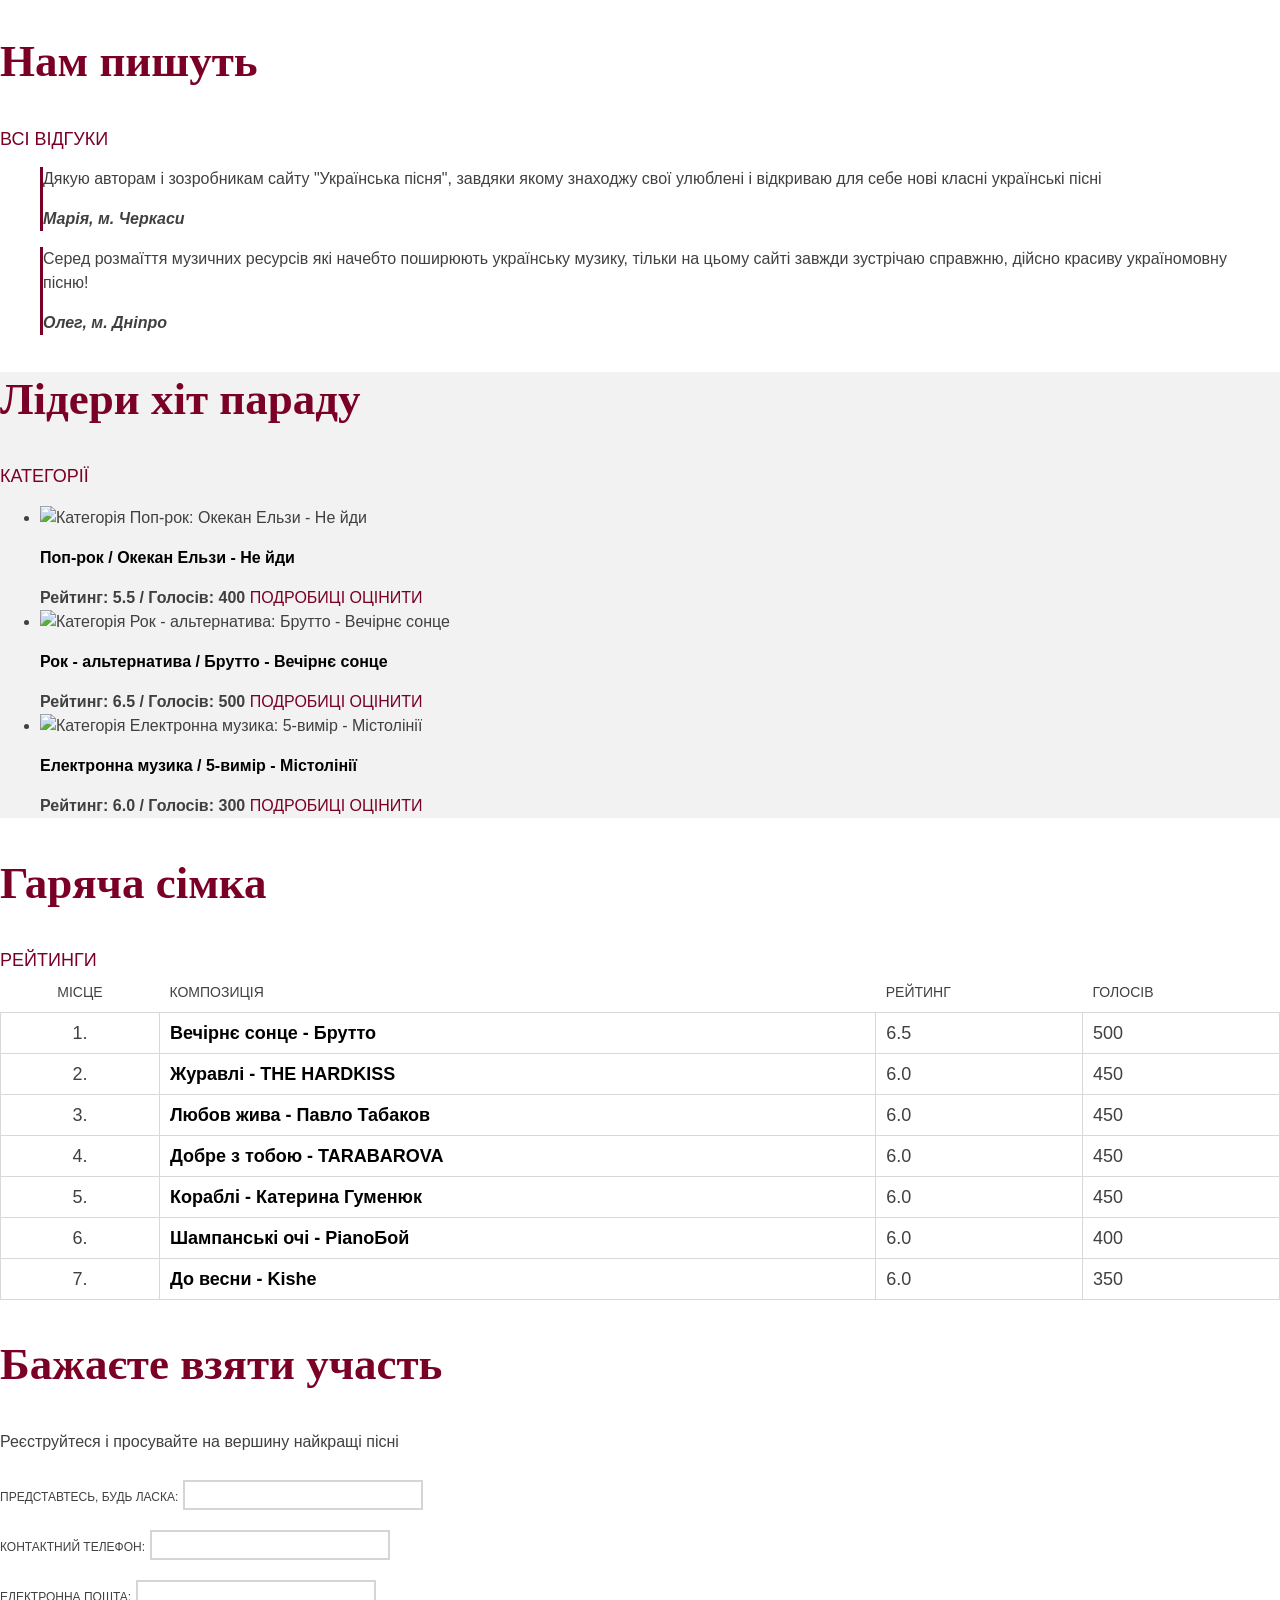
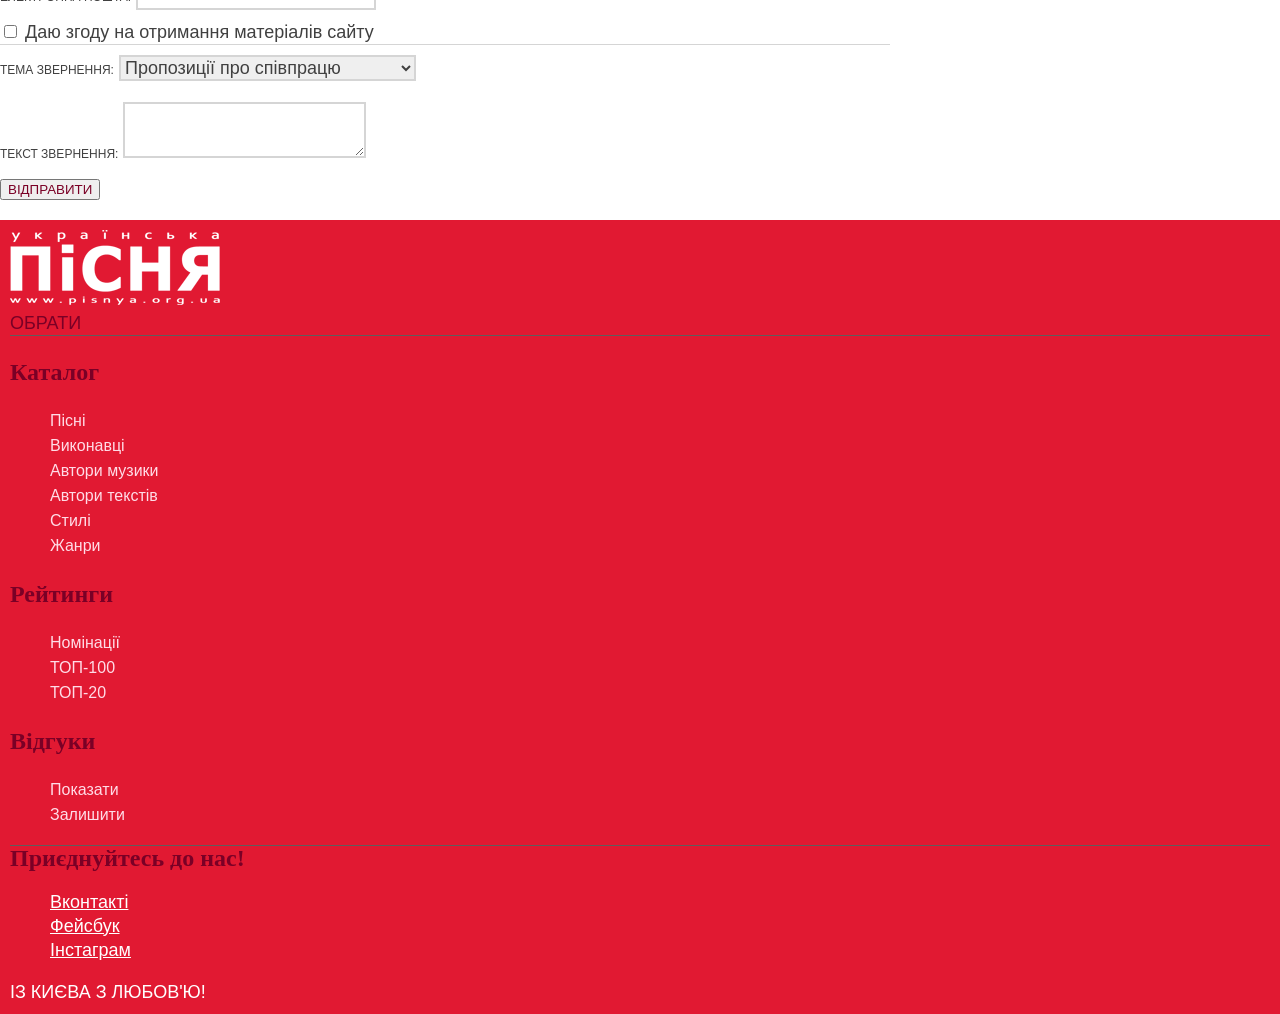
==== commit 5e4f300e: "Markup index.html page. Grids Розмітка index.html сторінки. Сітки" ====
--- a/index.html
+++ b/index.html
@@ -8,12 +8,12 @@
   <body>
   
     <header class="page-header">
-      <section class="page-header__top">
-        <a class="page-header__logo">
-          <img class="page-header__logo-image" src="img/pisnya-logo.png" alt="Логотип 'Українська пісня'" width="210" height="75">
-        </a>
-        <nav class="main-nav">
-          <ul class="main-nav__list site-list">
+      <div class="container">
+        <nav class="page-header__top">
+          <a class="page-header__logo">
+            <img class="page-header__logo-image" src="img/pisnya-logo.png" alt="Логотип 'Українська пісня'" width="210" height="75">
+          </a>
+          <ul class="main-nav site-list">
             <li class="site-list__item">
               <a href="#catalog">Каталог</a>
             </li>
@@ -24,289 +24,305 @@
               <a href="#reviews">Відгуки</a>
             </li>
           </ul>
+          <div class="user-up">
+            <a class="btn btn__quick-vote" href="#">Обрати</a>
+          </div>
         </nav>
-        <div class="user-up">
-          <a class="btn" href="#">Обрати</a>
+        <div class="page-header__promo">
+          <a href="#www.pisnya.org.ua">Рейтинг кращіх композицій <br> Визначи лідера зараз</a>
         </div>
-      </section>
-      <div class="page-header__promo">
-        <a href="#www.pisnya.org.ua">Рейтинг кращіх композицій <br> Визначи лідера зараз</a>
       </div>
     </header>
     
     <section class="features"> <!-- features - особливості -->
-      <h2 class="visually-hidden">Особливості пісні як явища</h2>
-      <ul class="features__list">
-        <li class="features__item features__icon--culture">
-          <h2 class="features__title">Культура</h2>
-          <p class="features__description">Протягом усієї історії пісня є одним із головних виразників та носіїв культури етносу, народу, нації</p>
-        </li>
-        <li class="features__item features__icon--art">
-          <h2 class="features__title">Мистецтво</h2>
-          <p class="features__description">Народна пісенність змогла висловити і втілити себе у найдосконаліших формах мистецьких творів</p>
-        </li>
-        <li class="features__item features__icon--spirituality">
-          <h2 class="features__title">Духовність</h2>
-          <p class="features__description">Супроводжуючи нас протягом усього життя, пісня є особливим засобом вираження найсокровеннішого</p>
-        </li>
-      </ul>
+      <div class="container">
+        <h2 class="visually-hidden">Особливості пісні як явища</h2>
+        <ul class="features__list">
+          <li class="features__item features__icon--culture">
+            <h2 class="features__title">Культура</h2>
+            <p class="features__description">Протягом усієї історії пісня є одним із головних виразників та носіїв культури етносу, народу, нації</p>
+          </li>
+          <li class="features__item features__icon--art">
+            <h2 class="features__title">Мистецтво</h2>
+            <p class="features__description">Народна пісенність змогла висловити і втілити себе у найдосконаліших формах мистецьких творів</p>
+          </li>
+          <li class="features__item features__icon--spirituality">
+            <h2 class="features__title">Духовність</h2>
+            <p class="features__description">Супроводжуючи нас протягом усього життя, пісня є особливим засобом вираження найсокровеннішого</p>
+          </li>
+        </ul>
+      </div>
     </section>
     
     <section class="reference"> <!-- reference - довідка -->
-      <h2 class="section__title">Трохи інформації</h2>
-      <a class="btn" href="#" title="Відкрити довідник">Довідник</a>
-      <dl class="reference__list">
-        <dt class="reference__term">
-          <h3 class="reference__title">Українська естрадна пісня</h3>
-          <i class="reference__source">Джерело: <a href="https://ua.wikipedia.org" target="_blank">wikipedia</a></i>
-        </dt>
-        <dd class="reference__description">
-          <img src="img/article-1.jpg" alt="Українське естрадне мистецтво" width="100" height="100">
-          <p>Українське естрадне мистецтво - зародилося в Україні у 50-х роках XX століття, в часи хрущовської відлиги. Естрадні пісні виконувалися у супроводі оркестру (естрадного, естрадно-симфонічного, народних інструментів, іноді камерного), також їх включали до свого репертуару хорові колективи. Основними мотивами пісень цього періоду, не рахуючи творів соціалістичного реалізму, були любов до рідної землі, малої батьківщини, матері, а також ніжна і висока любовна лірика.</p>
-        </dd>
-        <dt class="reference__term">
-          <h3 class="reference__title">Авторська пісня, співана поезія</h3>
-          <i class="reference__source">Джерело: <a href="https://rock-oko.com/muzichn-stil/spvana-poezya.html" target="_blank">rock-oko.com</a></i>
-        </dt>
-        <dd class="reference__description">
-          <img src="img/article-2.jpg" alt="Авторська пісня, співана поезія" width="100" height="100">
-          <p>У 2000-му львівська група "Четвертий кут" на чолі з Віктором Морозовим видала альбом "Треба встати і вийти" на слова поета і барда Костя Москальця. До речі, Кость Москалець - це саме той поет, що написав вірш "Вона", який вже у виконанні Тараса Чубая та гурту "Плач Єремії" став справжнім хітом 90-х і культовою піснею української молоді всіх часів.</p>
-        </dd>
-      </dl>
+      <div class="container">
+        <h2 class="section__title">Трохи інформації</h2>
+        <a class="btn" href="#" title="Відкрити довідник">Довідник</a>
+        <dl class="reference__list">
+          <dt class="reference__term">
+            <h3 class="reference__title">Українська естрадна пісня</h3>
+            <i class="reference__source">Джерело: <a href="https://ua.wikipedia.org" target="_blank">wikipedia</a></i>
+          </dt>
+          <dd class="reference__description">
+            <img src="img/article-1.jpg" alt="Українське естрадне мистецтво" width="100" height="100">
+            <p>Українське естрадне мистецтво - зародилося в Україні у 50-х роках XX століття, в часи хрущовської відлиги. Естрадні пісні виконувалися у супроводі оркестру (естрадного, естрадно-симфонічного, народних інструментів, іноді камерного), також їх включали до свого репертуару хорові колективи. Основними мотивами пісень цього періоду, не рахуючи творів соціалістичного реалізму, були любов до рідної землі, малої батьківщини, матері, а також ніжна і висока любовна лірика.</p>
+          </dd>
+          <dt class="reference__term">
+            <h3 class="reference__title">Авторська пісня, співана поезія</h3>
+            <i class="reference__source">Джерело: <a href="https://rock-oko.com/muzichn-stil/spvana-poezya.html" target="_blank">rock-oko.com</a></i>
+          </dt>
+          <dd class="reference__description">
+            <img src="img/article-2.jpg" alt="Авторська пісня, співана поезія" width="100" height="100">
+            <p>У 2000-му львівська група "Четвертий кут" на чолі з Віктором Морозовим видала альбом "Треба встати і вийти" на слова поета і барда Костя Москальця. До речі, Кость Москалець - це саме той поет, що написав вірш "Вона", який вже у виконанні Тараса Чубая та гурту "Плач Єремії" став справжнім хітом 90-х і культовою піснею української молоді всіх часів.</p>
+          </dd>
+        </dl>
+      </div>
     </section>
 
     <section class="reviews" id="reviews">
-      <h2 class="section__title">Нам пишуть</h2>
-      <a class="btn" href="#" title="Переглянути всі відгуки">Всі відгуки</a>
-      <div class="reviews__list">
-        <blockquote class="review__item">
-          <p>Дякую авторам і зозробникам сайту "Українська пісня", завдяки якому знаходжу свої улюблені і відкриваю для себе нові класні українські пісні </p>
-          <cite class="review__author">Марія, м. Черкаси</cite>
-        </blockquote>
-        <blockquote class="review__item">
-          <p>Серед розмаїття музичних ресурсів які начебто поширюють українську музику, тільки на цьому сайті завжди зустрічаю справжню, дійсно красиву україномовну пісню!</p>
-          <cite class="review__author">Олег, м. Дніпро</cite>
-        </blockquote>
+      <div class="container">
+        <h2 class="section__title">Нам пишуть</h2>
+        <a class="btn" href="#" title="Переглянути всі відгуки">Всі відгуки</a>
+        <div class="reviews__list">
+          <blockquote class="review__item">
+            <p>Дякую авторам і зозробникам сайту "Українська пісня", завдяки якому знаходжу свої улюблені і відкриваю для себе нові класні українські пісні </p>
+            <cite class="review__author">Марія, м. Черкаси</cite>
+          </blockquote>
+          <blockquote class="review__item">
+            <p>Серед розмаїття музичних ресурсів які начебто поширюють українську музику, тільки на цьому сайті завжди зустрічаю справжню, дійсно красиву україномовну пісню!</p>
+            <cite class="review__author">Олег, м. Дніпро</cite>
+          </blockquote>
+        </div>
       </div>
     </section>
     
     <section class="hits" id="hits">
-      <!-- слайдер -->
-      <h2 class="section__title">Лідери хіт параду</h2>
-      <a class="btn" href="#" title="Подивитися інші категорії">Категорії</a>
-      <ul class="hits__list">
-        <li class="hits__item">
-          <img src="img/category1.jpg" alt="Категорія Поп-рок: Окекан Ельзи - Не йди" width="306" height="206">
-          <h3 class="hits__title">Поп-рок / Окекан Ельзи - Не йди</h3>
-          <b>Рейтинг: 5.5 / Голосів: 400</b>
-          <a class="btn" href="#">Подробиці</a>
-          <a class="btn" href="#">Оцінити</a>
-        </li>
-        <li class="hits__item">
-          <img src="img/category2.jpg" alt="Категорія Рок - альтернатива: Брутто - Вечірнє сонце" width="306" height="206">
-          <h3 class="hits__title">Рок - альтернатива / Брутто - Вечірнє сонце</h3>
-          <b>Рейтинг: 6.5 / Голосів: 500</b>
-          <a class="btn" href="#">Подробиці</a>
-          <a class="btn" href="#">Оцінити</a>
-        </li>
-        <li class="hits__item">
-          <img src="img/category3.jpg" alt="Категорія Електронна музика: 5-вимір - Містолінії" width="306" height="206">
-          <h3 class="hits__title">Електронна музика / 5-вимір - Містолінії</h3>
-          <b>Рейтинг: 6.0 / Голосів: 300</b>
-          <a class="btn" href="#">Подробиці</a>
-          <a class="btn" href="#">Оцінити</a>
-        </li>
-      </ul>
+      <div class="container">
+        <!-- слайдер -->
+        <h2 class="section__title">Лідери хіт параду</h2>
+        <a class="btn" href="#" title="Подивитися інші категорії">Категорії</a>
+        <ul class="hits__list">
+          <li class="hits__item">
+            <img src="img/category1.jpg" alt="Категорія Поп-рок: Окекан Ельзи - Не йди" width="306" height="206">
+            <h3 class="hits__title">Поп-рок / Окекан Ельзи - Не йди</h3>
+            <b>Рейтинг: 5.5 / Голосів: 400</b>
+            <a class="btn" href="#">Подробиці</a>
+            <a class="btn" href="#">Оцінити</a>
+          </li>
+          <li class="hits__item">
+            <img src="img/category2.jpg" alt="Категорія Рок - альтернатива: Брутто - Вечірнє сонце" width="306" height="206">
+            <h3 class="hits__title">Рок - альтернатива / Брутто - Вечірнє сонце</h3>
+            <b>Рейтинг: 6.5 / Голосів: 500</b>
+            <a class="btn" href="#">Подробиці</a>
+            <a class="btn" href="#">Оцінити</a>
+          </li>
+          <li class="hits__item">
+            <img src="img/category3.jpg" alt="Категорія Електронна музика: 5-вимір - Містолінії" width="306" height="206">
+            <h3 class="hits__title">Електронна музика / 5-вимір - Містолінії</h3>
+            <b>Рейтинг: 6.0 / Голосів: 300</b>
+            <a class="btn" href="#">Подробиці</a>
+            <a class="btn" href="#">Оцінити</a>
+          </li>
+        </ul>
+      </div>
     </section>
     
     <section class="shortlist" id="shortlist">
-      <h2 class="section__title">Гаряча сімка</h2>
-      <a class="btn" href="#" title="Взяти участь у голосуванні">Рейтинги</a>
-      <table class="shortlist__list">
-        <tr class="shortlist__item">
-          <th class="shortlist__number">Місце</th>
-          <th>Композиція</th>
-          <th>Рейтинг</th>
-          <th>Голосів</th>
-        </tr>
-        <tr class="shortlist__item">
-          <td class="shortlist__number">1.</td>
-          <td class="shortlist__name">
-            <a>Вечірнє сонце - Брутто</a>
-          </td>
-          <td>6.5</td>
-          <td>500</td>
-        </tr>
-        <tr class="shortlist__item">
-          <td class="shortlist__number">2.</td>
-          <td class="shortlist__name">
-            <a>Журавлi - THE HARDKISS</a>
-          </td>
-          <td>6.0</td>
-          <td>450</td>
-        </tr>
-        <tr class="shortlist__item">
-          <td class="shortlist__number">3.</td>
-          <td class="shortlist__name">
-            <a>Любов жива - Павло Табаков</a>
-          </td>
-          <td>6.0</td>
-          <td>450</td>
-        </tr>
-         <tr class="shortlist__item">
-          <td class="shortlist__number">4.</td>
-          <td class="shortlist__name">
-            <a>Добре з тобою - TARABAROVA</a>
-          </td>
-          <td>6.0</td>
-          <td>450</td>
-        </tr>
-        <tr class="shortlist__item">
-          <td class="shortlist__number">5.</td>
-          <td class="shortlist__name">
-            <a>Кораблі - Катерина Гуменюк</a>
-          </td>
-          <td>6.0</td>
-          <td>450</td>
-        </tr>
-        <tr class="shortlist__item">
-          <td class="shortlist__number">6.</td>
-          <td class="shortlist__name">
-            <a>Шампанські очі - PianoБой</a>
-          </td>
-          <td>6.0</td>
-          <td>400</td>
-        </tr>
-        <tr class="shortlist__item">
-          <td class="shortlist__number">7.</td>
-          <td class="shortlist__name">
-            <a>До весни - Kishe</a>
-          </td>
-          <td>6.0</td>
-          <td>350</td>
-        </tr>
-      </table>
-    </section>
-    
-    <div class="feedback">
-      <h2 class="section__title">Бажаєте взяти участь</h2>
-      <p class="feedback__tip">Реєструйтеся і просувайте на вершину найкращі пісні</p>
-      <form class="feedback__form" action="/mail" method="post">
-        <div class="feedback__form-group">
-          <label for="fullname">Представтесь, будь ласка:</label>
-          <input type="text" name="fullname" id="fullname">
-        </div>
-        <div class="feedback__form-group">
-          <label for="phone">Контактний телефон:</label>
-          <input type="text" name="phone" id="phone">
-        </div>
-        <div class="feedback__form-group">
-          <label for="email">Електронна пошта:</label>
-          <input type="text" name="email" id="email">
-        </div>
-        <div class="checkbox-area">
-          <label>
-            <input type="checkbox" name="supscription">
-            Даю згоду на отримання матеріалів сайту
-          </label>
-        </div>
-        <div class="feedback__form-group">
-          <label for="topic">Тема звернення:</label>
-          <select name="topic" id="topic">
-            <option value="1">Пропозиції про співпрацю</option>
-            <option value="2">Питання пов'язані з реєстрацією</option>
-            <option value="3">Застереження авторських прав</option>
-          </select>
-        </div>
-        <div class="feedback__form-group">
-          <label for="message">Текст звернення:</label>
-          <textarea type="text" name="message" id="message">
-          </textarea>
-        </div>
-        <input type="submit" class="btn" value="Відправити">
-      </form>
-    </div>
+      <div class="container">
+        <h2 class="section__title">Гаряча сімка</h2>
+        <a class="btn" href="#" title="Взяти участь у голосуванні">Рейтинги</a>
+        <table class="shortlist__list">
+          <tr class="shortlist__item">
+            <th class="shortlist__number">Місце</th>
+            <th>Композиція</th>
+            <th>Рейтинг</th>
+            <th>Голосів</th>
+          </tr>
+          <tr class="shortlist__item">
+            <td class="shortlist__number">1.</td>
+            <td class="shortlist__name">
+              <a>Вечірнє сонце - Брутто</a>
+            </td>
+            <td>6.5</td>
+            <td>500</td>
+          </tr>
+          <tr class="shortlist__item">
+            <td class="shortlist__number">2.</td>
+            <td class="shortlist__name">
+              <a>Журавлi - THE HARDKISS</a>
+            </td>
+            <td>6.0</td>
+            <td>450</td>
+          </tr>
+          <tr class="shortlist__item">
+            <td class="shortlist__number">3.</td>
+            <td class="shortlist__name">
+              <a>Любов жива - Павло Табаков</a>
+            </td>
+            <td>6.0</td>
+            <td>450</td>
+          </tr>
+           <tr class="shortlist__item">
+            <td class="shortlist__number">4.</td>
+            <td class="shortlist__name">
+              <a>Добре з тобою - TARABAROVA</a>
+            </td>
+            <td>6.0</td>
+            <td>450</td>
+          </tr>
+          <tr class="shortlist__item">
+            <td class="shortlist__number">5.</td>
+            <td class="shortlist__name">
+              <a>Кораблі - Катерина Гуменюк</a>
+            </td>
+            <td>6.0</td>
+            <td>450</td>
+          </tr>
+          <tr class="shortlist__item">
+            <td class="shortlist__number">6.</td>
+            <td class="shortlist__name">
+              <a>Шампанські очі - PianoБой</a>
+            </td>
+            <td>6.0</td>
+            <td>400</td>
+          </tr>
+          <tr class="shortlist__item">
+            <td class="shortlist__number">7.</td>
+            <td class="shortlist__name">
+              <a>До весни - Kishe</a>
+            </td>
+            <td>6.0</td>
+            <td>350</td>
+          </tr>
+        </table>
+      </div>
+    </section>
+    
+    <section class="feedback">
+      <div class="container">
+        <h2 class="section__title">Бажаєте взяти участь</h2>
+        <p class="feedback__tip">Реєструйтеся і просувайте на вершину найкращі пісні</p>
+        <form class="feedback__form" action="/mail" method="post">
+          <div class="feedback__form-group">
+            <label for="fullname">Представтесь, будь ласка:</label>
+            <input type="text" name="fullname" id="fullname">
+          </div>
+          <div class="feedback__form-group">
+            <label for="phone">Контактний телефон:</label>
+            <input type="text" name="phone" id="phone">
+          </div>
+          <div class="feedback__form-group">
+            <label for="email">Електронна пошта:</label>
+            <input type="text" name="email" id="email">
+          </div>
+          <div class="checkbox-area">
+            <label>
+              <input type="checkbox" name="supscription">
+              Даю згоду на отримання матеріалів сайту
+            </label>
+          </div>
+          <div class="feedback__form-group">
+            <label for="topic">Тема звернення:</label>
+            <select name="topic" id="topic">
+              <option value="1">Пропозиції про співпрацю</option>
+              <option value="2">Питання пов'язані з реєстрацією</option>
+              <option value="3">Застереження авторських прав</option>
+            </select>
+          </div>
+          <div class="feedback__form-group">
+            <label for="message">Текст звернення:</label>
+            <textarea type="text" name="message" id="message">
+            </textarea>
+          </div>
+          <input type="submit" class="btn" value="Відправити">
+        </form>
+      </div>
+    </section>
     
     <footer class="page-footer">
-    
-      <section class="page-footer__top">
-        <div class="page-footer__logo">
-          <img class="page-footer__logo-image" src="img/pisnya-logo.png" alt="Українська пісня - логотип сайту" width="210" height="75">
-        </div>
-        <a class="btn" href="#">Обрати</a>
-      </section>
+      <div class="container">
       
-      <nav class="page-footer__nav">
-        <section class="page-footer__menu">
-          <h3 class="page-footer__title">Каталог</h3>
-          <ul class="page-footer__list">
-            <li>
-              <a href="#">Пісні</a>
-            </li>
-            <li>
-              <a href="#">Виконавці</a>
-            </li>
-            <li>
-              <a href="#">Автори музики</a>
-            </li>
-            <li>
-              <a href="#">Автори текстів</a>
-            </li>
-            <li>
-              <a href="#">Стилі</a>
-            </li>
-            <li>
-              <a href="#">Жанри</a>
-            </li>
-          </ul>
+        <section class="page-footer__top">
+          <div class="page-footer__logo">
+            <img class="page-footer__logo-image" src="img/pisnya-logo.png" alt="Українська пісня - логотип сайту" width="210" height="75">
+          </div>
+          <div class="user-up">
+            <a class="btn btn__quick-vote" href="#">Обрати</a>
+          <div>
         </section>
-        <section class="page-footer__menu">
-          <h3 class="page-footer__title">Рейтинги</h3>
-          <ul class="page-footer__list">
-            <li>
-              <a href="#">Номінації</a>
-            </li>
-            <li>
-              <a href="#">ТОП-100</a>
-            </li>
-            <li>
-              <a href="#">ТОП-20</a>
-            </li>
-          </ul>
+        
+        <nav class="page-footer__nav">
+          <section class="page-footer__menu">
+            <h3 class="page-footer__title">Каталог</h3>
+            <ul class="page-footer__list">
+              <li>
+                <a href="#">Пісні</a>
+              </li>
+              <li>
+                <a href="#">Виконавці</a>
+              </li>
+              <li>
+                <a href="#">Автори музики</a>
+              </li>
+              <li>
+                <a href="#">Автори текстів</a>
+              </li>
+              <li>
+                <a href="#">Стилі</a>
+              </li>
+              <li>
+                <a href="#">Жанри</a>
+              </li>
+            </ul>
+          </section>
+          <section class="page-footer__menu">
+            <h3 class="page-footer__title">Рейтинги</h3>
+            <ul class="page-footer__list">
+              <li>
+                <a href="#">Номінації</a>
+              </li>
+              <li>
+                <a href="#">ТОП-100</a>
+              </li>
+              <li>
+                <a href="#">ТОП-20</a>
+              </li>
+            </ul>
+          </section>
+          <section class="page-footer__menu">
+            <h3 class="page-footer__title">Відгуки</h3>
+            <ul class="page-footer__list">
+              <li>
+                <a href="#">Показати</a>
+              </li>
+              <li>
+                <a href="#">Залишити</a>
+              </li>
+            </ul>
+          </section>
+        </nav>
+        
+        <section class="page-footer__bottom">
+          <div class="page-footer__social social">
+            <b class="social__title">Приєднуйтесь до нас!</b>
+            <ul class="social__list">
+              <li class="social__item">
+                <a class="social__link social__link--vk" href="https://vk.com/pisnya">Вконтакті</a>
+              </li>
+              <li class="social__item">
+                <a class="social__link social__link--fb" href="https://facebook.com/pisnya">Фейсбук</a>
+              </li>
+              <li class="social__item">
+                <a class="social__link social__link--in" href="https://instagram.com/pisnya">Інстаграм</a>
+              </li>
+            </ul>
+          </div>
+          <div class="page-footer__copyright">
+            <a href="https://games4.github.io/">Із Києва</a> з <span class="heart">любов'ю!</span>
+          </div>
         </section>
-        <section class="page-footer__menu">
-          <h3 class="page-footer__title">Відгуки</h3>
-          <ul class="page-footer__list">
-            <li>
-              <a href="#">Показати</a>
-            </li>
-            <li>
-              <a href="#">Залишити</a>
-            </li>
-          </ul>
-        </section>
-      </nav>
-      
-      <section class="page-footer__bottom">
-        <div class="page-footer__social social">
-          <b class="social__title">Приєднуйтесь до нас!</b>
-          <ul class="social__list">
-            <li class="social__item">
-              <a class="social__link social__link--vk" href="https://vk.com/pisnya">Вконтакті</a>
-            </li>
-            <li class="social__item">
-              <a class="social__link social__link--fb" href="https://facebook.com/pisnya">Фейсбук</a>
-            </li>
-            <li class="social__item">
-              <a class="social__link social__link--in" href="https://instagram.com/pisnya">Інстаграм</a>
-            </li>
-          </ul>
-        </div>
-        <div class="page-footer__copyright">
-          <a href="https://games4.github.io/">Із Києва</a> з <span class="heart">любов'ю!</span>
-        </div>
-      </section>
-      
+        
+      </div>
     </footer>
   </body>
 </html>
--- a/css/style.css
+++ b/css/style.css
@@ -0,0 +1,331 @@
+body {
+  margin: 0;
+  padding: 0;
+  font-size: 18px;
+  line-height: 24px;
+  font-family: "Arial", sans-serif;
+  color: #404040;
+  background-color: white;
+}
+
+.page-header,
+.page-footer {
+  padding: 10px;
+  background-color: #e11932;
+/*  background-color: #EE2A4B;*/
+  color: #ffc8d9;
+}
+
+.page-header {
+  background-image: url("../img/header-bg.jpg");
+  background-repeat: no-repeat;
+  background-position: center;
+  background-size: cover;
+}
+
+.main-nav__list {
+  list-style: none;
+}
+
+.main-nav__list li {
+  text-transform: uppercase;
+}
+
+.main-nav__list a {
+  color: #ffffff;
+  text-decoration: none;
+}
+
+.main-nav__list a:hover {
+  text-decoration: underline;
+}
+
+.main-nav__list a:active {
+  color: rgba(255, 255, 255, 0.3);
+}
+
+.btn {
+  color: #7a0026;
+  text-transform: uppercase;
+  text-decoration: none;
+}
+
+.btn:hover {
+  color: #b4003c;
+}
+
+.btn:active {
+  color: rgba(100, 0, 31, 0.3);
+}
+
+.page-header__promo {
+  font-weight: bold;
+  font-size: 45px;
+  line-height: 55px;
+  font-family: "Georgia", serif;
+  text-align: center;
+}
+
+.page-header__promo a {
+  color: #ffffff;
+  text-decoration: none;
+}
+
+/* .features ul */
+.features__list {
+  list-style: none;
+}
+
+.features__item {
+  padding-top: 90px;
+  text-align: center;
+  border-left: 1px solid #d9d9d9;
+}
+
+.features__item:first-child {
+  border-left: none;
+}
+
+.features__title {
+  font-family: "Georgia", serif;
+  font-size: 30px;
+  line-height: 30px;
+  font-weight: bold;
+  color: #7a0026;
+}
+
+.features__icon--culture {
+  background: url("../img/culture.png") no-repeat top center;
+}
+
+.features__icon--art {
+  background: url("../img/art.png") no-repeat top center;
+}
+
+.features__icon--spirituality {
+  background: url("../img/spirituality.png") no-repeat top center;
+}
+
+/* .features__item p */
+.features__description {
+  font-size: 16px;
+}
+
+/* reference - довідка */ 
+.reference {
+  background-color: #f2f2f2;
+}
+
+.section__title {
+  font-family: "Georgia", serif;
+  font-size: 45px;
+  line-height: 55px;
+  font-weight: bold;
+  color: #7a0026;
+}
+
+.reference__title {
+  font-size: 24px;
+}
+
+.reference__source {
+  font-size: 16px;
+  color: #666666;
+  font-style: italic;
+}
+
+.reference__source a {
+  color: #7a0026;
+}
+
+.reference__source a:hover {
+  color: #b4003c;
+  font-style: italic;}
+
+.reference__source a:active {
+  color: rgba(100, 0, 31, 0.3);
+}
+
+/* .reference dd { */
+.reference__description {
+  font-size: 16px;
+}
+
+/* .reference img { */
+.reference__description img {
+  border-radius: 5px;
+}
+
+.review__item {
+  font-size: 16px;
+  border-left: 3px solid #7a0026;
+}
+
+.review__author {
+  font-weight: bold;
+  font-style: italic;
+}
+
+.hits {
+  background-color: #f2f2f2;
+}
+
+.hits__item {
+  font-size: 16px;
+}
+
+/* .hits__item h3 */
+.hits__title {
+  font-size: 16px;
+  color: #000000;
+}
+
+.shortlist__list {
+  width: 100%;
+  border-collapse: collapse;
+  line-height: 30px;
+}
+
+.shortlist__list th {
+  font-weight: normal;
+  text-align: left;
+  font-size: 14px;
+  text-transform: uppercase;
+}
+
+.shortlist__list td {
+  border: 1px solid #333333;
+  border-color: #d8d8d8;
+}
+
+.shortlist__list td, 
+.shortlist__list th {
+		padding: 5px 10px;
+}
+
+.shortlist__list .shortlist__number {
+  text-align: center;
+}
+
+.shortlist__list .shortlist__name {
+  font-weight: bold;
+  color: #000000;
+}
+
+.feedback__form {
+  padding-right: 390px;
+  background-image: url("../img/write.jpg");
+  background-repeat: no-repeat;
+  background-position: 100% 40px;
+}
+
+
+.feedback__tip {
+  font-size: 16px;
+}
+
+.feedback__form-group {
+  padding-top: 10px;
+  padding-bottom: 10px;
+}
+
+.feedback__form-group label {
+  font-size: 12px;
+  text-transform: uppercase;
+}
+
+.feedback__form input[type="text"],
+.feedback__form select,
+.feedback__form textarea {
+  font: inherit; /* наследование текстовых свойств родителя: цвет, параметры шрифта. в нашем случае БОДИ */
+  color: inherit;
+  border: 2px solid #d5d5d5;
+}
+
+.feedback__form input[type="text"]:hover,
+.feedback__form select:hover,
+.feedback__form textarea:hover {
+  border-color: #bebebe;
+}
+
+.feedback__form input[type="text"]:focus,
+.feedback__form select:focus,
+.feedback__form textarea:focus {
+  border-color: #b4003c;
+}
+
+.checkbox-area {
+  border-bottom: 1px solid  #d5d5d5;   
+}
+
+.page-footer {
+  margin-top: 20px;
+}
+
+.page-footer__nav,
+.page-footer__bottom {
+  border-top: 1px solid #5e5e5e;    
+}
+
+/*.footer-menu h3 */
+.page-footer__title {
+  font-weight: bold;
+  font-size: 24px;
+  font-family: "Georgia", serif;
+  color: #7a0026;
+}
+
+/* .footer-menu ul */
+.page-footer__list {
+  list-style: none;
+}
+
+/* .footer-menu a  */
+.page-footer__list a {
+  font-size: 16px;
+  color: #ffdce7;
+  text-decoration: none;
+}
+
+/* .footer-menu a:hover */
+.page-footer__list a:hover {
+  color: #ffffff;
+}
+
+/* .footer-menu a:active */ 
+.page-footer__list a:active {
+  color: rgba(255, 255, 255, 0.3);
+}
+
+/* .page-footer__bottom__social b */
+.social__title {
+  font-size: 24px;
+  font-family: "Georgia", serif;
+  color: #7a0026;
+}
+
+.social__list {
+  list-style: none;
+}
+
+.social__link {
+  color: #ffffff;
+}
+
+.page-footer__copyright {
+  color: #ffffff; 
+  text-transform: uppercase;
+}
+
+.page-footer__copyright a {
+  color: #ffffff;
+  text-decoration: none;
+}
+
+.page-footer__copyright a:hover {
+  text-decoration: underline;    
+}
+
+.page-footer__copyright a:active {
+  color: rgba(255, 255, 255, 0.3);    
+}
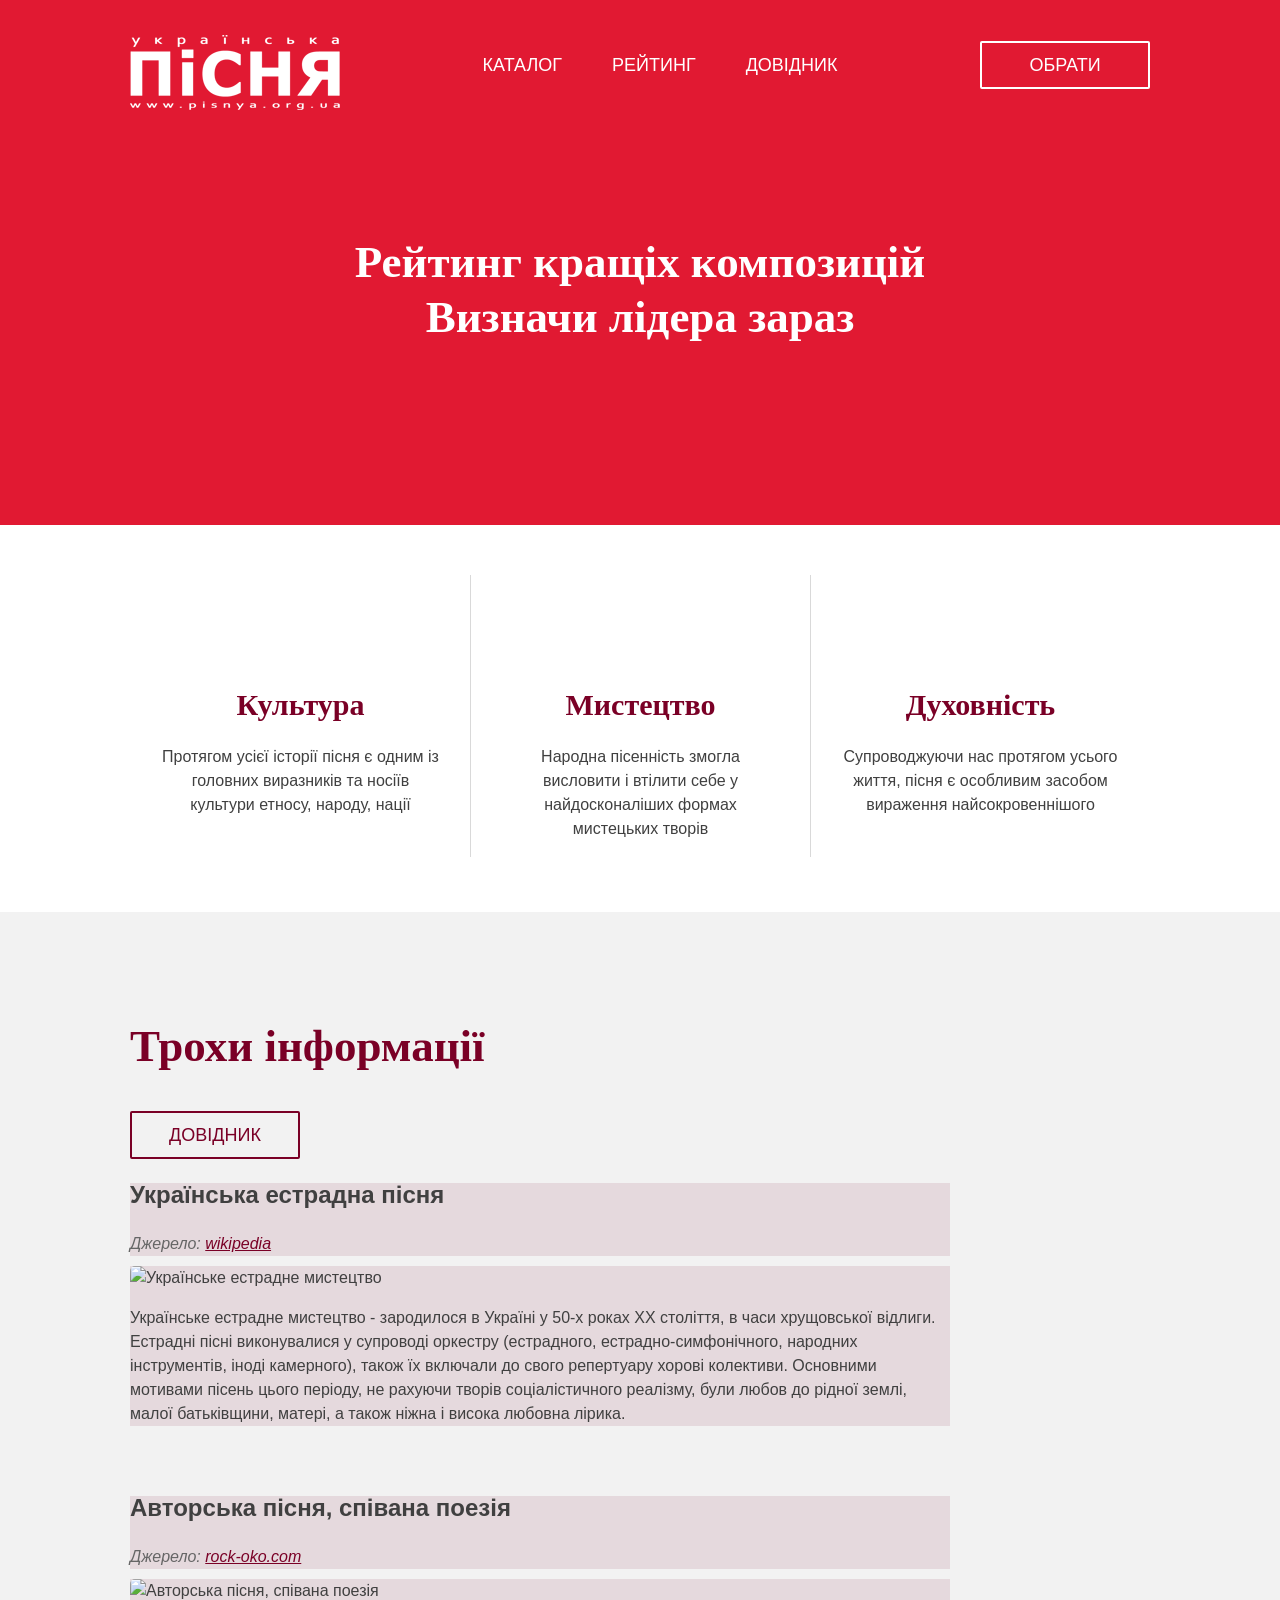
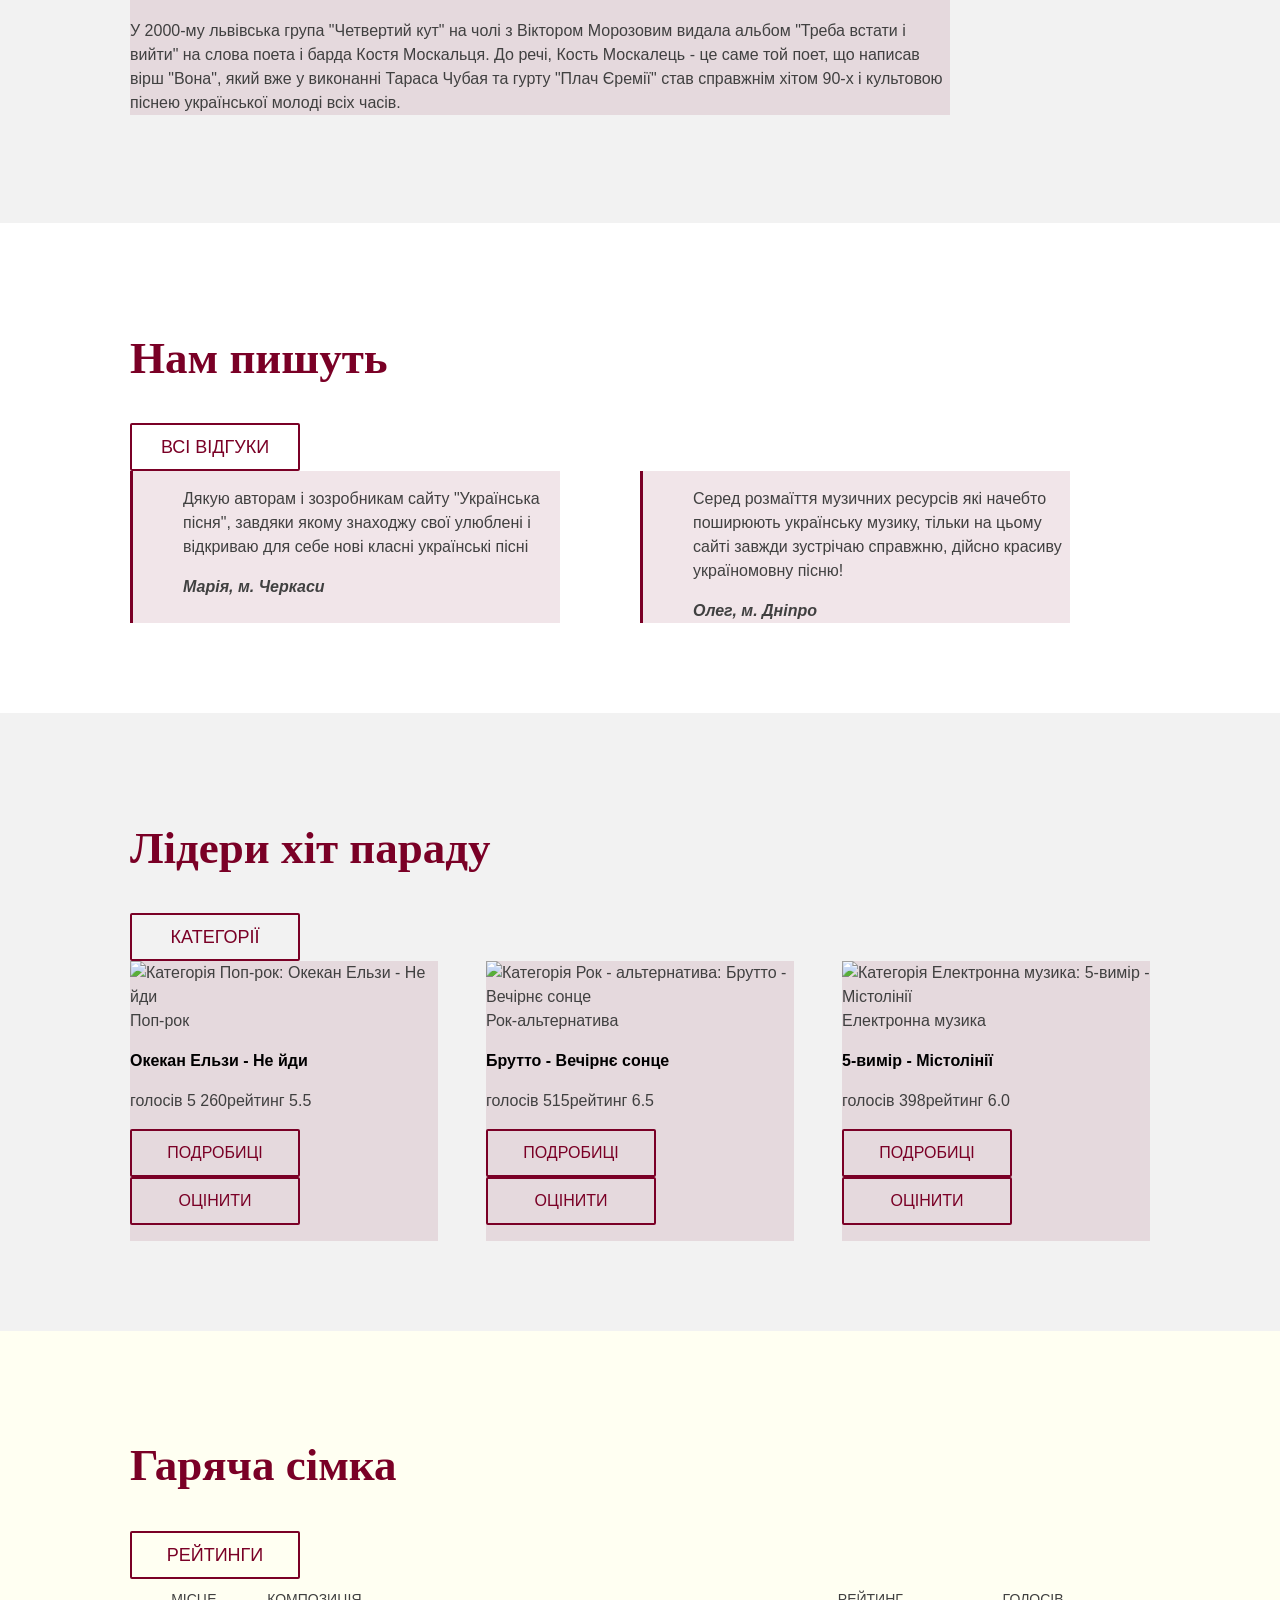
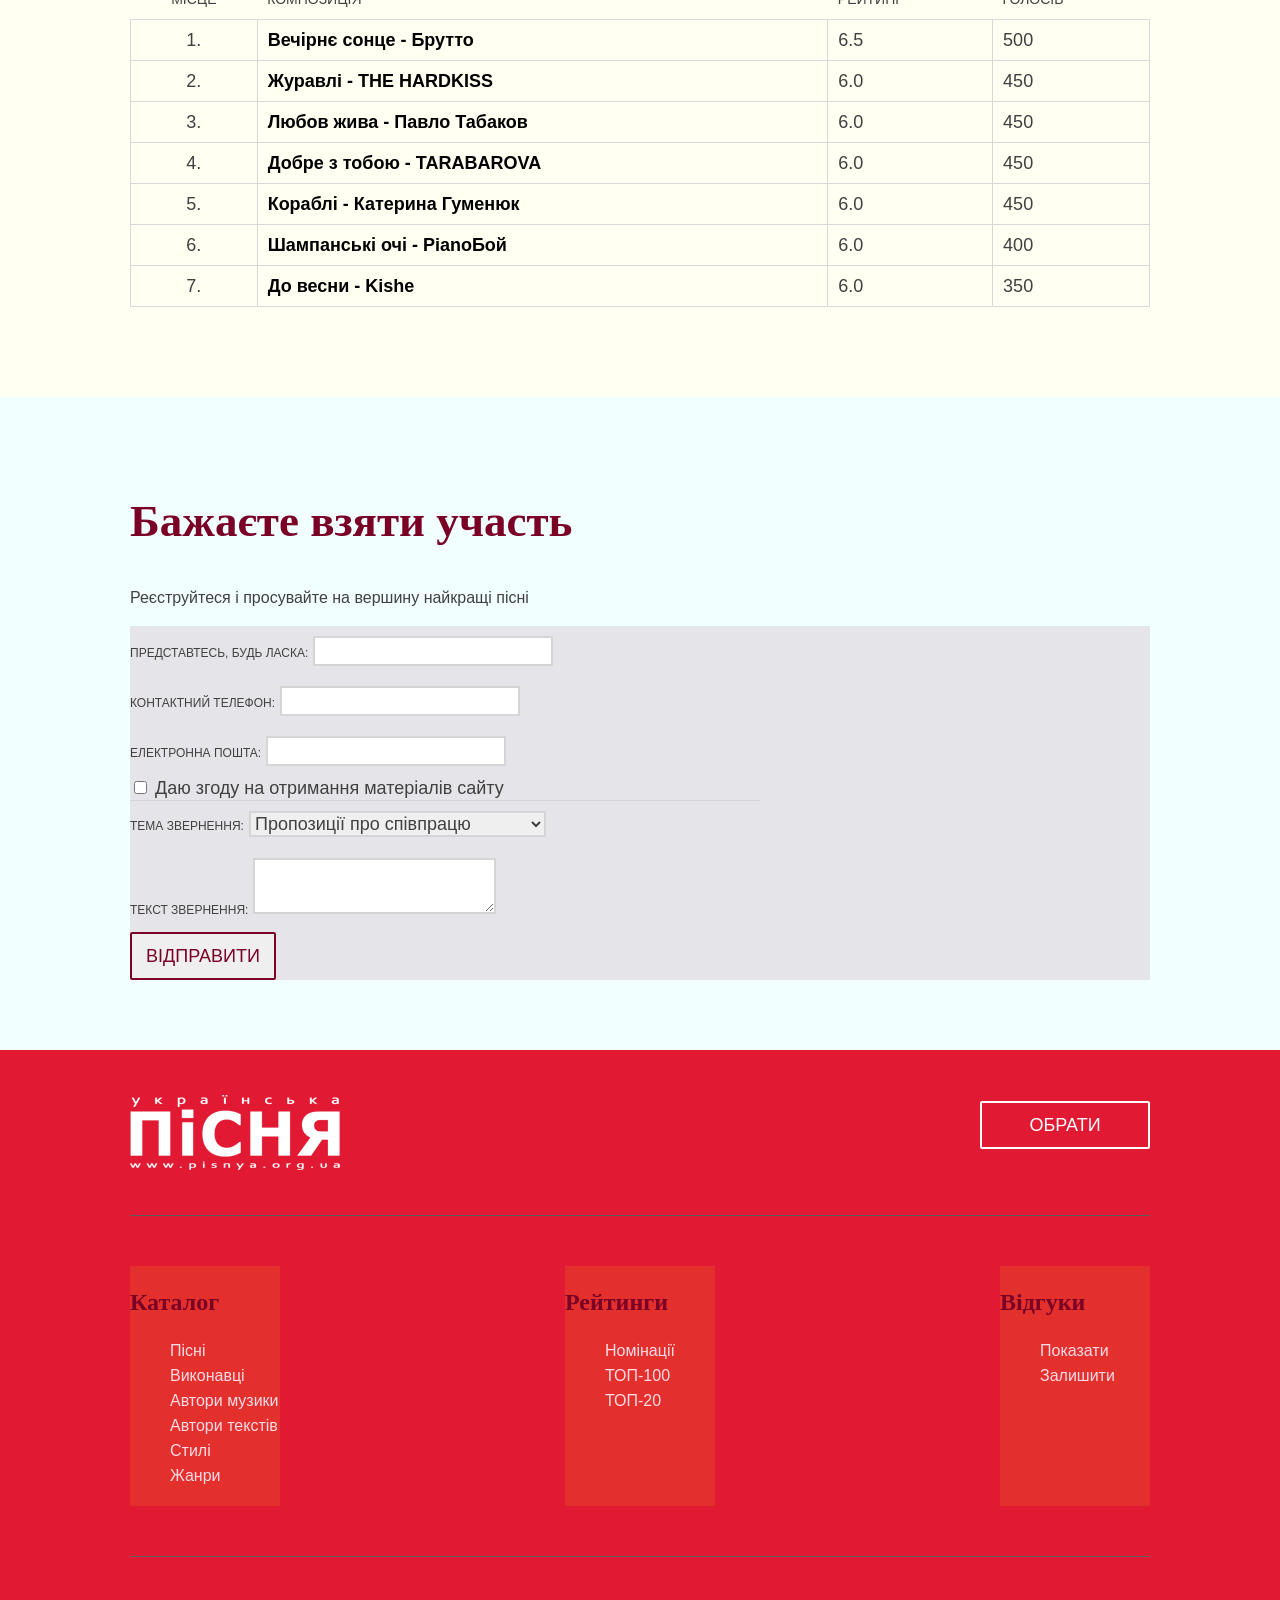
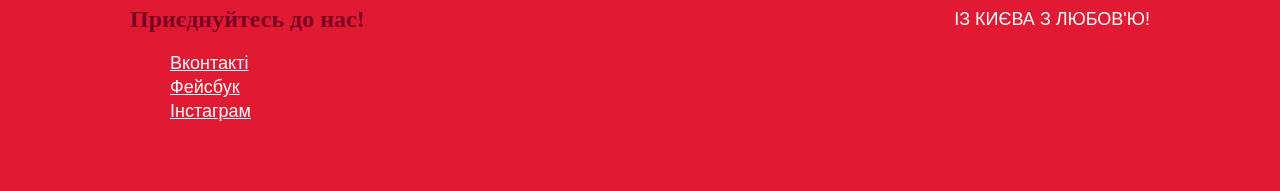
==== commit e218c9c6: "Continue markup index.html page Продовжую розмітку index.html" ====
--- a/index.html
+++ b/index.html
@@ -18,10 +18,10 @@
               <a href="#catalog">Каталог</a>
             </li>
             <li class="site-list__item">
-              <a href="#reating">Рейтинг</a>
+              <a href="#shortlist">Рейтинг</a>
             </li>
             <li class="site-list__item">
-              <a href="#reviews">Відгуки</a>
+              <a href="#reference">Довідник</a>
             </li>
           </ul>
           <div class="user-up">
@@ -54,10 +54,10 @@
       </div>
     </section>
     
-    <section class="reference"> <!-- reference - довідка -->
+    <section class="reference" id="reference"> <!-- reference, reference book - довідка - довідник -->
       <div class="container">
         <h2 class="section__title">Трохи інформації</h2>
-        <a class="btn" href="#" title="Відкрити довідник">Довідник</a>
+        <a class="btn reference__all-link" href="#" title="Відкрити довідник">Довідник</a>
         <dl class="reference__list">
           <dt class="reference__term">
             <h3 class="reference__title">Українська естрадна пісня</h3>
@@ -82,7 +82,7 @@
     <section class="reviews" id="reviews">
       <div class="container">
         <h2 class="section__title">Нам пишуть</h2>
-        <a class="btn" href="#" title="Переглянути всі відгуки">Всі відгуки</a>
+        <a class="btn reviews__all--link" href="#" title="Переглянути всі відгуки">Всі відгуки</a>
         <div class="reviews__list">
           <blockquote class="review__item">
             <p>Дякую авторам і зозробникам сайту "Українська пісня", завдяки якому знаходжу свої улюблені і відкриваю для себе нові класні українські пісні </p>
@@ -100,28 +100,39 @@
       <div class="container">
         <!-- слайдер -->
         <h2 class="section__title">Лідери хіт параду</h2>
-        <a class="btn" href="#" title="Подивитися інші категорії">Категорії</a>
+        <a class="btn hits__all-link" href="#" title="Подивитися інші категорії">Категорії</a>
         <ul class="hits__list">
           <li class="hits__item">
             <img src="img/category1.jpg" alt="Категорія Поп-рок: Окекан Ельзи - Не йди" width="306" height="206">
-            <h3 class="hits__title">Поп-рок / Окекан Ельзи - Не йди</h3>
-            <b>Рейтинг: 5.5 / Голосів: 400</b>
-            <a class="btn" href="#">Подробиці</a>
-            <a class="btn" href="#">Оцінити</a>
+            <div class="hits__category">Поп-рок</div>
+            <h3 class="hits__title">Окекан Ельзи - Не йди</h3>
+            <!-- <p class="hits__reating">Рейтинг: <b> 5.5</b> Голосів: <b>300</b></p> -->
+            <p class="hits__reating"><span>голосів 5 260</span><span>рейтинг 5.5</span></p>
+            <p class="hits__control">
+              <a class="btn" href="#">Подробиці</a>
+              <a class="btn" href="#">Оцінити</a>
+            </p>
           </li>
           <li class="hits__item">
             <img src="img/category2.jpg" alt="Категорія Рок - альтернатива: Брутто - Вечірнє сонце" width="306" height="206">
-            <h3 class="hits__title">Рок - альтернатива / Брутто - Вечірнє сонце</h3>
-            <b>Рейтинг: 6.5 / Голосів: 500</b>
-            <a class="btn" href="#">Подробиці</a>
-            <a class="btn" href="#">Оцінити</a>
+            <div class="hits__category">Рок-альтернатива</div>
+            <h3 class="hits__title">Брутто - Вечірнє сонце</h3>
+            <p class="hits__reating"><span>голосів 515</span><span>рейтинг 6.5</span></p>
+            <p class="hits__control">
+              <a class="btn" href="#">Подробиці</a>
+              <a class="btn" href="#">Оцінити</a>
+            </p>
           </li>
           <li class="hits__item">
             <img src="img/category3.jpg" alt="Категорія Електронна музика: 5-вимір - Містолінії" width="306" height="206">
-            <h3 class="hits__title">Електронна музика / 5-вимір - Містолінії</h3>
-            <b>Рейтинг: 6.0 / Голосів: 300</b>
-            <a class="btn" href="#">Подробиці</a>
-            <a class="btn" href="#">Оцінити</a>
+            <div class="hits__category">Електронна музика</div>
+            <h3 class="hits__title">5-вимір - Містолінії</h3>
+            <!-- <p class="hits__reating">рейтинг 6.5 голосів 300</p> -->
+            <p class="hits__reating"><span>голосів 398</span><span>рейтинг 6.0</span></p>
+            <p class="hits__control">
+              <a class="btn" href="#">Подробиці</a>
+              <a class="btn" href="#">Оцінити</a>
+            </p>
           </li>
         </ul>
       </div>
@@ -130,7 +141,7 @@
     <section class="shortlist" id="shortlist">
       <div class="container">
         <h2 class="section__title">Гаряча сімка</h2>
-        <a class="btn" href="#" title="Взяти участь у голосуванні">Рейтинги</a>
+        <a class="btn shortlist__all-link" href="#" title="Взяти участь у голосуванні">Рейтинги</a>
         <table class="shortlist__list">
           <tr class="shortlist__item">
             <th class="shortlist__number">Місце</th>
@@ -143,56 +154,56 @@
             <td class="shortlist__name">
               <a>Вечірнє сонце - Брутто</a>
             </td>
-            <td>6.5</td>
-            <td>500</td>
+            <td class="shortlist__reating">6.5</td>
+            <td class="shortlist__votes">500</td>
           </tr>
           <tr class="shortlist__item">
             <td class="shortlist__number">2.</td>
             <td class="shortlist__name">
               <a>Журавлi - THE HARDKISS</a>
             </td>
-            <td>6.0</td>
-            <td>450</td>
+            <td class="shortlist__reating">6.0</td>
+            <td class="shortlist__votes">450</td>
           </tr>
           <tr class="shortlist__item">
             <td class="shortlist__number">3.</td>
             <td class="shortlist__name">
               <a>Любов жива - Павло Табаков</a>
             </td>
-            <td>6.0</td>
-            <td>450</td>
+            <td class="shortlist__reating">6.0</td>
+            <td class="shortlist__votes">450</td>
           </tr>
            <tr class="shortlist__item">
             <td class="shortlist__number">4.</td>
             <td class="shortlist__name">
               <a>Добре з тобою - TARABAROVA</a>
             </td>
-            <td>6.0</td>
-            <td>450</td>
+            <td class="shortlist__reating">6.0</td>
+            <td class="shortlist__votes">450</td>
           </tr>
           <tr class="shortlist__item">
             <td class="shortlist__number">5.</td>
             <td class="shortlist__name">
               <a>Кораблі - Катерина Гуменюк</a>
             </td>
-            <td>6.0</td>
-            <td>450</td>
+            <td class="shortlist__reating">6.0</td>
+            <td class="shortlist__votes">450</td>
           </tr>
           <tr class="shortlist__item">
             <td class="shortlist__number">6.</td>
             <td class="shortlist__name">
               <a>Шампанські очі - PianoБой</a>
             </td>
-            <td>6.0</td>
-            <td>400</td>
+            <td class="shortlist__reating">6.0</td>
+            <td class="shortlist__votes">400</td>
           </tr>
           <tr class="shortlist__item">
             <td class="shortlist__number">7.</td>
             <td class="shortlist__name">
               <a>До весни - Kishe</a>
             </td>
-            <td>6.0</td>
-            <td>350</td>
+            <td class="shortlist__reating">6.0</td>
+            <td class="shortlist__votes">350</td>
           </tr>
         </table>
       </div>
--- a/css/style.css
+++ b/css/style.css
@@ -1,4 +1,5 @@
 body {
+  min-width: 1040px;
   margin: 0;
   padding: 0;
   font-size: 18px;
@@ -8,55 +9,158 @@
   background-color: white;
 }
 
+.visually-hidden:not(:focus):not(:active) {
+  position: absolute;
+  width: 1px;
+  height: 1px;
+  margin: -1px;
+  border: 0;
+  padding: 0;
+  white-space: nowrap;
+  clip-path: inset(100%);
+  clip: rect(0 0 0 0);
+  overflow: hidden;
+}
+
+.container {
+    width: 1020px;
+    margin: 0 auto;
+}
+
+.btn {
+  display: inline-block;
+  width: 146px;
+  padding: 10px;
+  font: inherit;
+  vertical-align: top;
+  text-align: center;
+  
+  color: #7a0026;
+  text-transform: uppercase;
+  text-decoration: none;
+  word-wrap: break-word;
+  
+  border: 2px solid #7a0026;
+  border-radius: 2px;
+}
+
+.btn:hover {
+  color: #b4003c;
+  border-color: #b4003c;
+  
+  color: #dc4b78;
+  border-color: #dc4b78;
+
+}
+
+.btn:active {
+  color: rgba(100, 0, 31, 0.3);
+  border-color: #b4003c;
+  
+/*  color: #dc4b78;
+  border-color: #dc4b78;*/
+  color: rgba(220,75,120,0.3);
+  border-color: rgba(220,75,120,0.3);
+}
+
+.btn__quick-vote {
+  margin-top: 6px;
+  color: #ffffff;
+  border-color: #ffffff;
+}
+
+.btn__quick-vote:hover {
+  color: #7a0026;
+  
+  border-color: #ffffff;
+  background-color: #ffffff;
+}
+
+.btn__quick-vote:active {
+  color: rgba(122, 0, 38, 0.3);
+
+  border-color: #ffffff;
+  background-color: #ffffff;
+}
+
 .page-header,
 .page-footer {
-  padding: 10px;
+/*  padding: 10px;*/
   background-color: #e11932;
 /*  background-color: #EE2A4B;*/
   color: #ffc8d9;
 }
 
 .page-header {
-  background-image: url("../img/header-bg.jpg");
+  min-height: 490px;
+  padding-top: 35px;
+  
+/*  background-image: url("../img/header-bg.jpg");
   background-repeat: no-repeat;
   background-position: center;
-  background-size: cover;
-}
-
-.main-nav__list {
+  background-size: cover; */
+}
+
+.page-header__top {
+  display: flex;
+  justify-content: space-between;
+
+  margin-bottom: 125px;
+}
+
+.page-header__logo {
+  width: 210px;
+  height: 75px;
+}
+
+.page-header__logo-image {
+  width: 210px;
+  height: 75px;
+}
+
+.main-nav {
+  margin: 0;
+  margin-top: 18px;
+  padding: 0;
+/*  margin-left: 125px;
+
+  width: 520px; */
+}
+
+.site-list {
+  display: flex;
+  
   list-style: none;
 }
 
-.main-nav__list li {
+.site-list li {
+  margin-right: 50px;
   text-transform: uppercase;
 }
 
-.main-nav__list a {
+.site-list li:last-child {
+    margin-right: 0;
+}
+
+
+.site-list a {
   color: #ffffff;
   text-decoration: none;
 }
 
-.main-nav__list a:hover {
+.site-list a:hover {
   text-decoration: underline;
 }
 
-.main-nav__list a:active {
+.site-list a:active {
   color: rgba(255, 255, 255, 0.3);
 }
 
-.btn {
-  color: #7a0026;
-  text-transform: uppercase;
-  text-decoration: none;
-}
-
-.btn:hover {
-  color: #b4003c;
-}
-
-.btn:active {
-  color: rgba(100, 0, 31, 0.3);
-}
+.user-up {
+/*  background-color: rgba(0, 255, 0, 0.1); */
+/*  margin-left: 180px;*/
+}
+
 
 .page-header__promo {
   font-weight: bold;
@@ -66,24 +170,51 @@
   text-align: center;
 }
 
+
 .page-header__promo a {
   color: #ffffff;
   text-decoration: none;
 }
 
+.features {
+  padding-top: 50px;
+  padding-bottom: 55px;
+}
+
 /* .features ul */
 .features__list {
+  display: flex;
+  margin: 0;
+  padding: 0;
   list-style: none;
 }
 
+.features__icon--culture {
+  background: url("../img/culture.png") no-repeat top center;
+}
+
+.features__icon--art {
+  background: url("../img/art.png") no-repeat top center;
+}
+
+.features__icon--spirituality {
+  background: url("../img/spirituality.png") no-repeat top center;
+}
+
 .features__item {
+  width: 279px;
   padding-top: 90px;
+  padding-left: 30px;
+  padding-right: 30px;
+  
   text-align: center;
   border-left: 1px solid #d9d9d9;
+
 }
 
 .features__item:first-child {
-  border-left: none;
+/*  border-left: none; */
+  border-left-color: transparent;
 }
 
 .features__title {
@@ -94,18 +225,6 @@
   color: #7a0026;
 }
 
-.features__icon--culture {
-  background: url("../img/culture.png") no-repeat top center;
-}
-
-.features__icon--art {
-  background: url("../img/art.png") no-repeat top center;
-}
-
-.features__icon--spirituality {
-  background: url("../img/spirituality.png") no-repeat top center;
-}
-
 /* .features__item p */
 .features__description {
   font-size: 16px;
@@ -113,6 +232,8 @@
 
 /* reference - довідка */ 
 .reference {
+  padding-top: 70px;
+  padding-bottom: 90px;
   background-color: #f2f2f2;
 }
 
@@ -128,6 +249,22 @@
   font-size: 24px;
 }
 
+.reference__list {
+  width: 820px;
+}
+
+.reference__term {
+  margin: 0;
+  margin-bottom: 10px;
+
+  background-color: rgba(122, 0, 38, 0.1); 
+}
+
+/*.reference__list dt + dd { */
+.reference__description + .reference__term { 
+  margin-top: 70px; 
+}
+
 .reference__source {
   font-size: 16px;
   color: #666666;
@@ -148,7 +285,10 @@
 
 /* .reference dd { */
 .reference__description {
-  font-size: 16px;
+  margin: 0;
+  font-size: 16px;
+  
+  background-color: rgba(122, 0, 38, 0.1); 
 }
 
 /* .reference img { */
@@ -156,9 +296,25 @@
   border-radius: 5px;
 }
 
+.reviews {
+  padding-top: 70px;
+  padding-bottom: 90px;
+}
+
+.reviews__list {
+  display: flex;
+}
+
 .review__item {
+  width: 377px;
+  margin: 0;
+  margin-right: 80px;
+  padding: 0;
+  padding-left: 50px;
   font-size: 16px;
   border-left: 3px solid #7a0026;
+  
+  background-color: rgba(122, 0, 38, 0.1); 
 }
 
 .review__author {
@@ -167,17 +323,45 @@
 }
 
 .hits {
+  padding-top: 70px;
+  padding-bottom: 90px;
   background-color: #f2f2f2;
 }
 
+.hits__list {
+  display: flex;
+  justify-content: space-between;
+  margin: 0;
+/*  margin-bottom: 50px; */
+  padding: 0;
+  
+  list-style: none;
+}
+
+
 .hits__item {
-  font-size: 16px;
+  margin: 0;
+  width: 308px;
+  font-size: 16px;
+  background-color: rgba(122, 0, 38, 0.1); 
+}
+
+.hits__item img {
+  max-width: 100%;
+  height: auto;
 }
 
 /* .hits__item h3 */
 .hits__title {
   font-size: 16px;
   color: #000000;
+}
+
+.shortlist {
+  padding-top: 70px;
+  padding-bottom: 90px;
+
+  background-color: rgba(255, 255, 0, 0.05); 
 }
 
 .shortlist__list {
@@ -212,13 +396,23 @@
   color: #000000;
 }
 
+.feedback {
+  padding-top: 60px;
+  padding-bottom: 70px;
+
+  background-color: rgba(0, 255, 255, 0.05); 
+}
+
 .feedback__form {
   padding-right: 390px;
+  width: 630px;
+  
   background-image: url("../img/write.jpg");
   background-repeat: no-repeat;
   background-position: 100% 40px;
-}
-
+  
+  background-color: rgba(122, 0, 38, 0.1); 
+}
 
 .feedback__tip {
   font-size: 16px;
@@ -259,12 +453,36 @@
 }
 
 .page-footer {
-  margin-top: 20px;
-}
-
-.page-footer__nav,
-.page-footer__bottom {
-  border-top: 1px solid #5e5e5e;    
+  padding-top: 45px;
+  padding-bottom: 50px;
+/*  margin-top: 20px; */
+}
+
+.page-footer__top {
+  display: flex;
+  justify-content: space-between;
+  margin-bottom: 45px;
+}
+
+.page-footer__logo {
+  width: 210px;
+  height: 75px;
+}
+
+.page-footer__nav {
+  display: flex;
+  justify-content: space-between;
+
+  margin-bottom: 50px;
+  padding-top: 50px;
+
+  border-top: 1px solid #5e5e5e;
+}
+
+.page-footer__menu {
+  width: 150px;
+  
+  background-color: rgba(255, 255, 0, 0.1); 
 }
 
 /*.footer-menu h3 */
@@ -297,6 +515,17 @@
   color: rgba(255, 255, 255, 0.3);
 }
 
+.page-footer__bottom {
+  display: flex;
+  justify-content: space-between;
+  padding-top: 50px;
+  border-top: 1px solid #5e5e5e;
+}
+
+.page-footer__social {
+  width: 490px;
+}
+
 /* .page-footer__bottom__social b */
 .social__title {
   font-size: 24px;
@@ -313,6 +542,8 @@
 }
 
 .page-footer__copyright {
+/*  width: 236px;*/
+
   color: #ffffff; 
   text-transform: uppercase;
 }
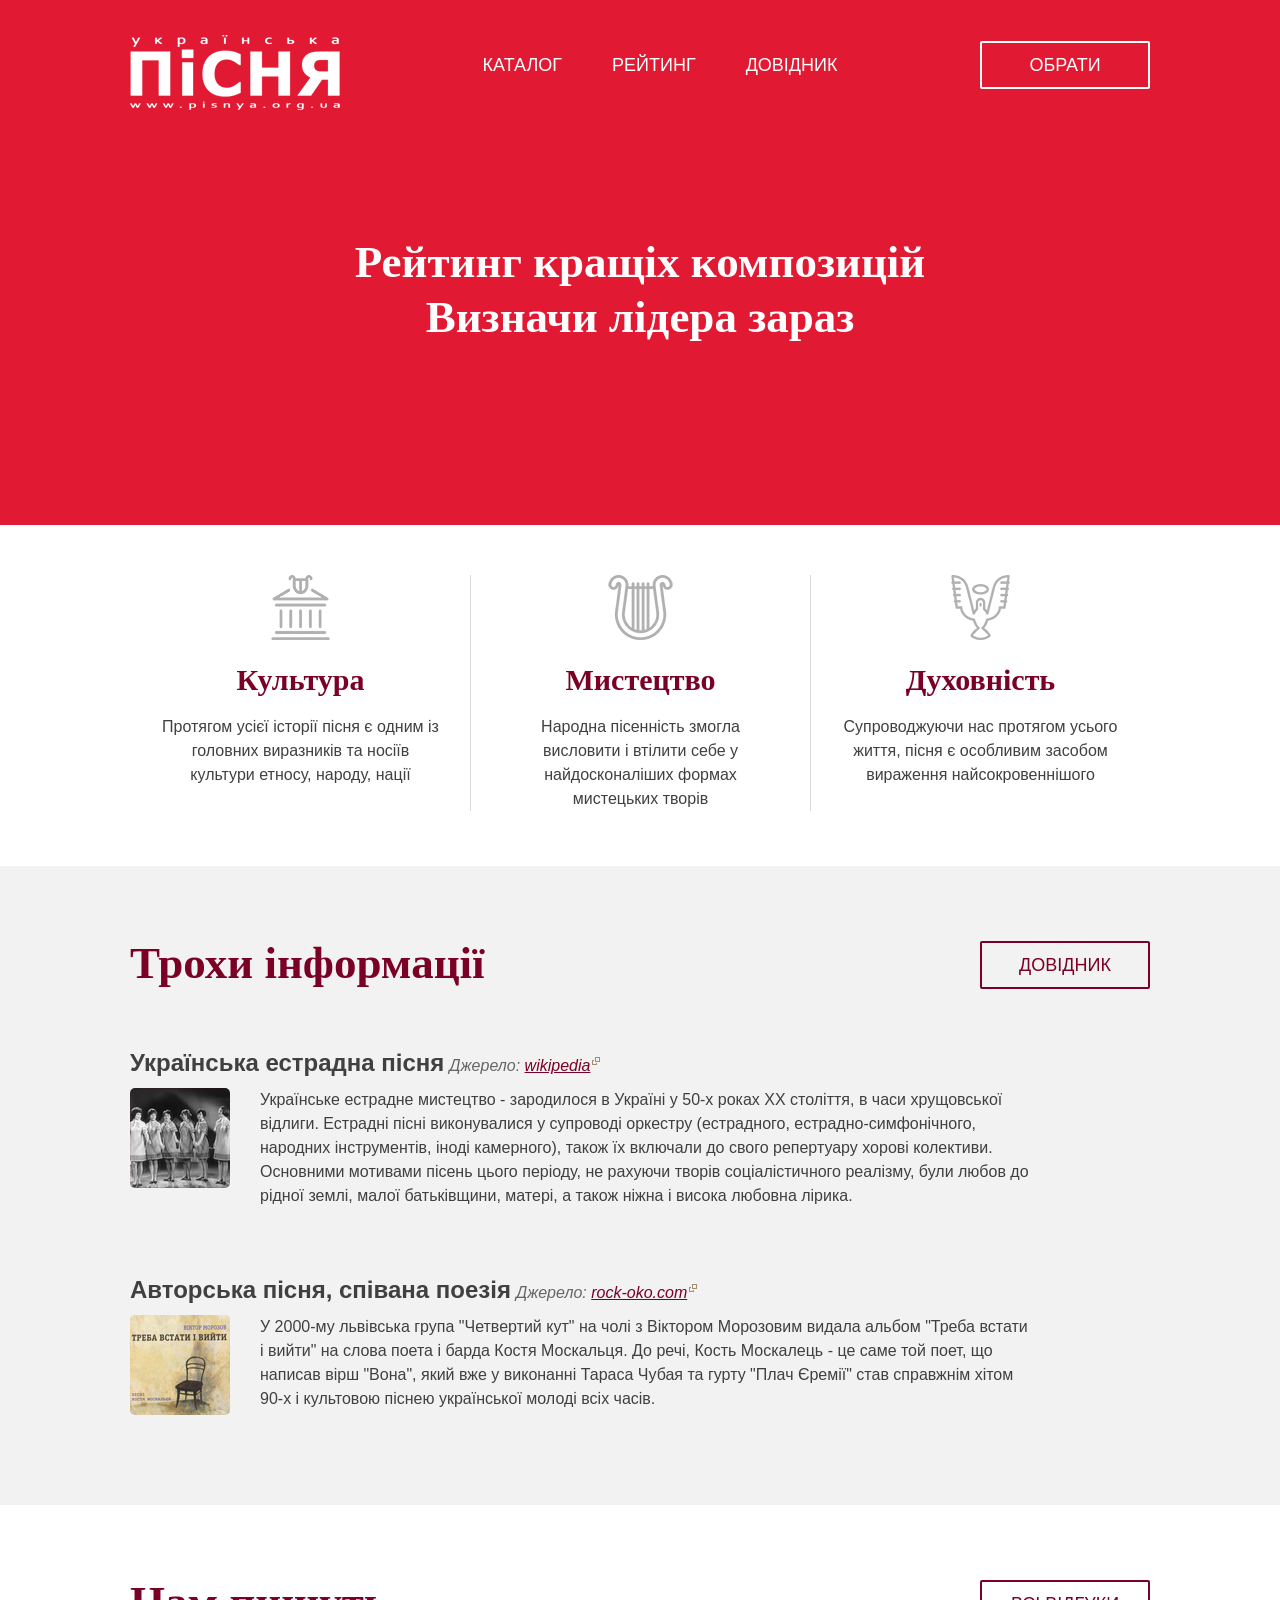
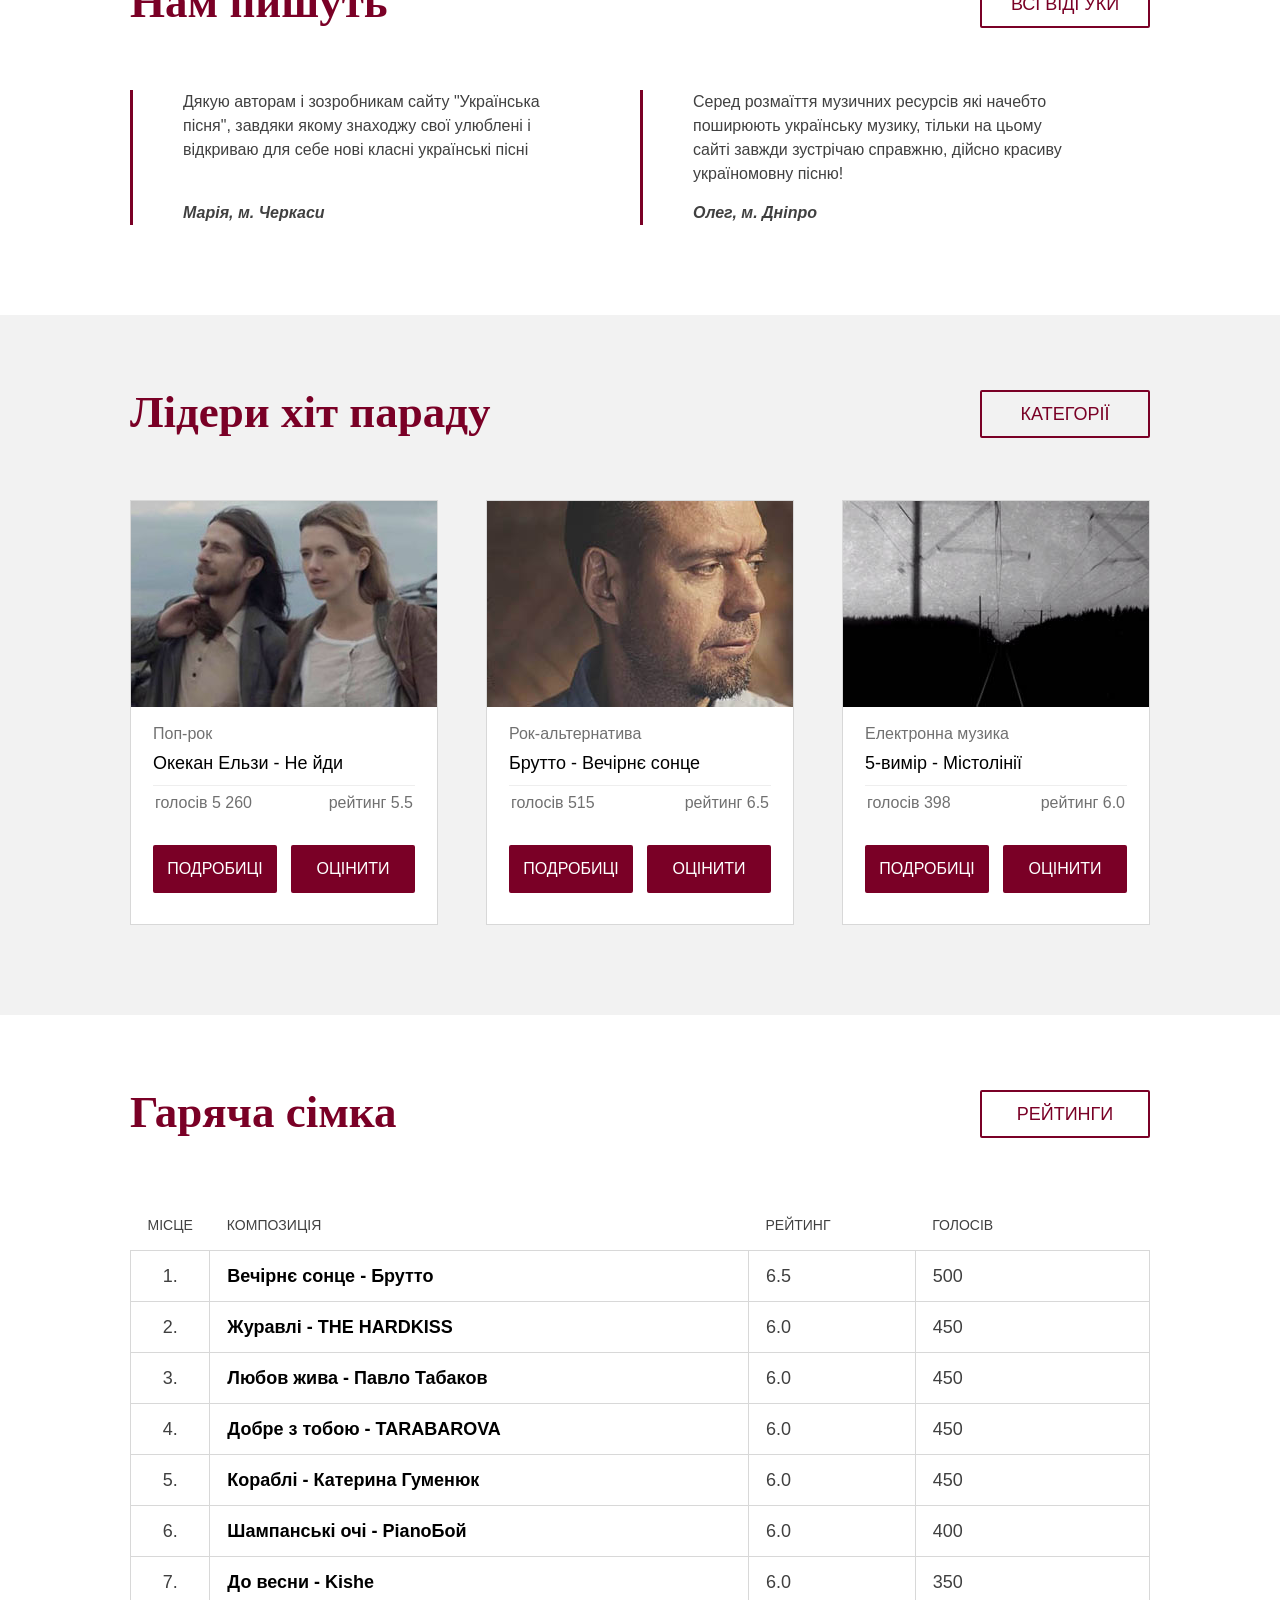
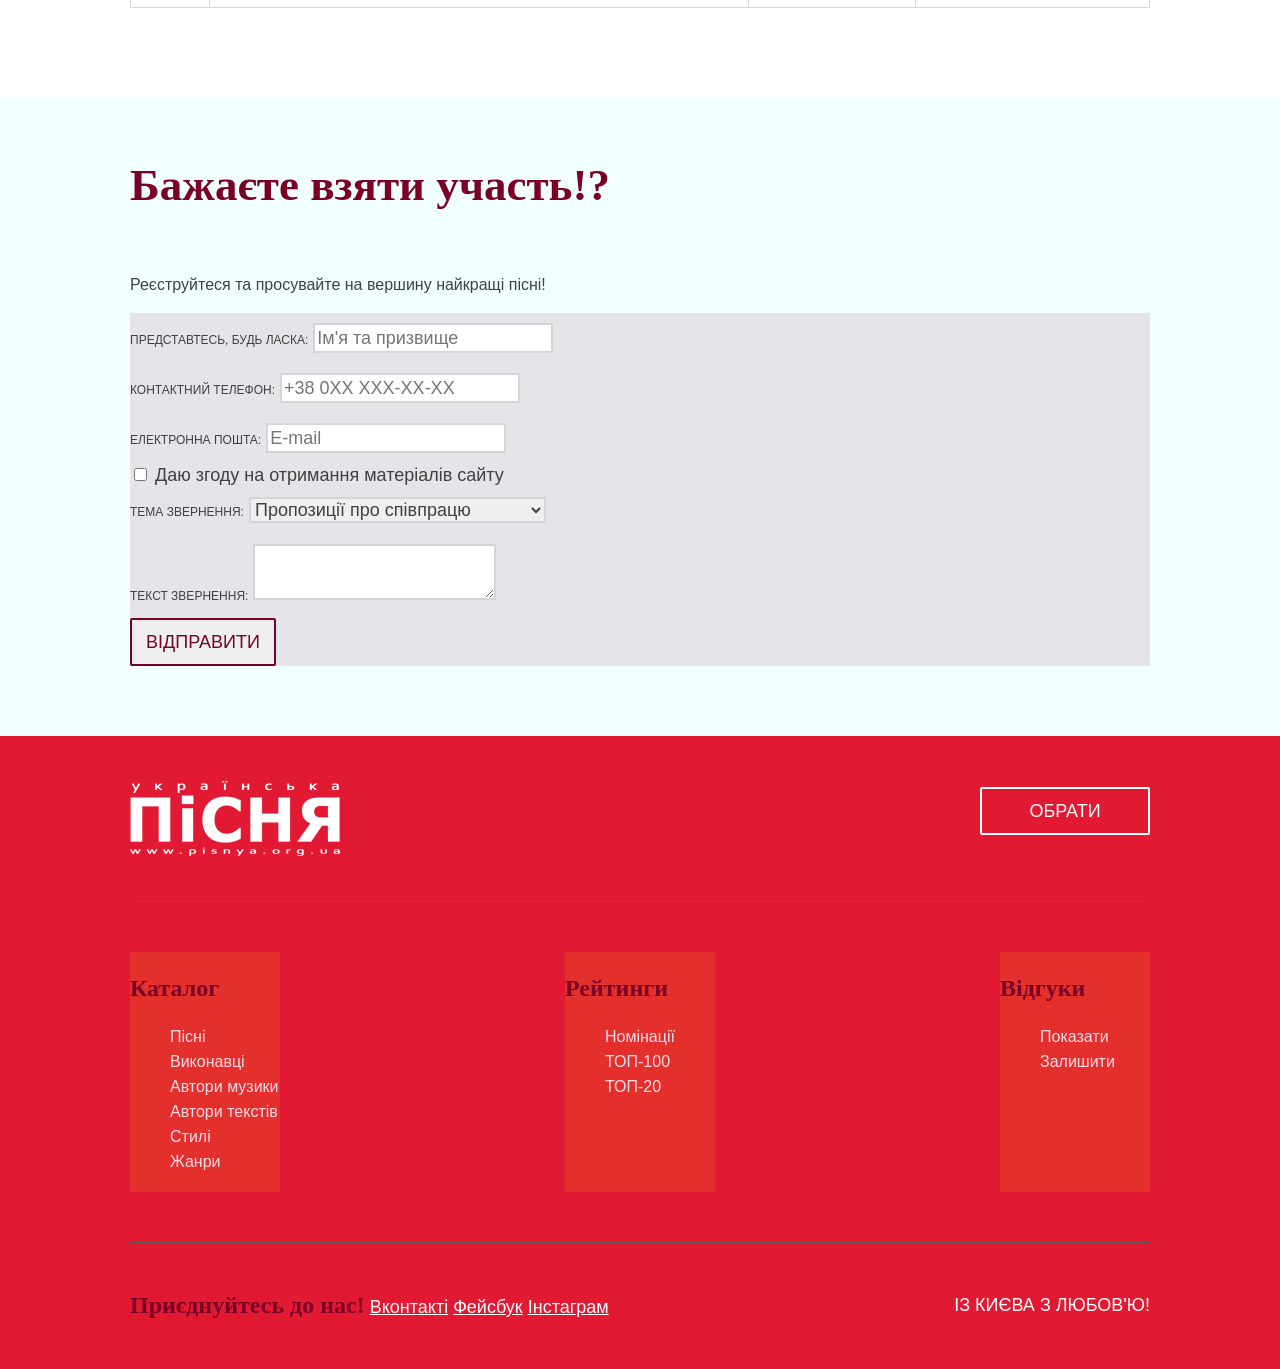
==== commit 5c71038c: "Almost complete markup index.html pages Майже завершення розмітки index.html сторінки" ====
--- a/index.html
+++ b/index.html
@@ -211,22 +211,24 @@
     
     <section class="feedback">
       <div class="container">
-        <h2 class="section__title">Бажаєте взяти участь</h2>
-        <p class="feedback__tip">Реєструйтеся і просувайте на вершину найкращі пісні</p>
+        <h2 class="section__title">Бажаєте взяти участь!?</h2>
+        <p class="feedback__tip">Реєструйтеся та просувайте на вершину найкращі пісні!</p>
         <form class="feedback__form" action="/mail" method="post">
           <div class="feedback__form-group">
             <label for="fullname">Представтесь, будь ласка:</label>
-            <input type="text" name="fullname" id="fullname">
-          </div>
-          <div class="feedback__form-group">
-            <label for="phone">Контактний телефон:</label>
-            <input type="text" name="phone" id="phone">
-          </div>
-          <div class="feedback__form-group">
-            <label for="email">Електронна пошта:</label>
-            <input type="text" name="email" id="email">
-          </div>
-          <div class="checkbox-area">
+            <input type="text" name="fullname" id="fullname" placeholder="Ім'я та призвище">
+          </div>
+          <div class="feedback__columns">
+            <div class="feedback__form-group feedback__column--left">
+              <label for="phone">Контактний телефон:</label>
+              <input type="text" name="phone" id="phone" placeholder="+38 0XX XXX-XX-XX">
+            </div>
+            <div class="feedback__form-group feedback__column--right">
+              <label for="email">Електронна пошта:</label>
+              <input type="text" name="email" id="email" placeholder="E-mail">
+            </div>
+          </div>
+          <div class="feedback__checkbox-area">
             <label>
               <input type="checkbox" name="supscription">
               Даю згоду на отримання матеріалів сайту
@@ -242,7 +244,7 @@
           </div>
           <div class="feedback__form-group">
             <label for="message">Текст звернення:</label>
-            <textarea type="text" name="message" id="message">
+            <textarea type="text" name="message" id="message" placeholder="Введіть текст Вашого звернення">
             </textarea>
           </div>
           <input type="submit" class="btn" value="Відправити">
@@ -316,17 +318,9 @@
         <section class="page-footer__bottom">
           <div class="page-footer__social social">
             <b class="social__title">Приєднуйтесь до нас!</b>
-            <ul class="social__list">
-              <li class="social__item">
-                <a class="social__link social__link--vk" href="https://vk.com/pisnya">Вконтакті</a>
-              </li>
-              <li class="social__item">
-                <a class="social__link social__link--fb" href="https://facebook.com/pisnya">Фейсбук</a>
-              </li>
-              <li class="social__item">
-                <a class="social__link social__link--in" href="https://instagram.com/pisnya">Інстаграм</a>
-              </li>
-            </ul>
+              <a class="social__link social__link--vk" href="https://vk.com/pisnya">Вконтакті</a>
+              <a class="social__link social__link--fb" href="https://facebook.com/pisnya">Фейсбук</a>
+              <a class="social__link social__link--in" href="https://instagram.com/pisnya">Інстаграм</a>
           </div>
           <div class="page-footer__copyright">
             <a href="https://games4.github.io/">Із Києва</a> з <span class="heart">любов'ю!</span>
--- a/css/style.css
+++ b/css/style.css
@@ -50,7 +50,6 @@
   
   color: #dc4b78;
   border-color: #dc4b78;
-
 }
 
 .btn:active {
@@ -161,7 +160,6 @@
 /*  margin-left: 180px;*/
 }
 
-
 .page-header__promo {
   font-weight: bold;
   font-size: 45px;
@@ -170,7 +168,6 @@
   text-align: center;
 }
 
-
 .page-header__promo a {
   color: #ffffff;
   text-decoration: none;
@@ -189,19 +186,9 @@
   list-style: none;
 }
 
-.features__icon--culture {
-  background: url("../img/culture.png") no-repeat top center;
-}
-
-.features__icon--art {
-  background: url("../img/art.png") no-repeat top center;
-}
-
-.features__icon--spirituality {
-  background: url("../img/spirituality.png") no-repeat top center;
-}
-
 .features__item {
+  position: relative;
+  
   width: 279px;
   padding-top: 90px;
   padding-left: 30px;
@@ -209,7 +196,6 @@
   
   text-align: center;
   border-left: 1px solid #d9d9d9;
-
 }
 
 .features__item:first-child {
@@ -217,7 +203,49 @@
   border-left-color: transparent;
 }
 
+.features__icon--culture {
+/*  background: url("../img/culture.png") no-repeat top center;*/
+}
+
+.features__icon--art {
+/*  background: url("../img/art.png") no-repeat top center; */
+}
+
+.features__icon--spirituality {
+/*  background: url("../img/spirituality.png") no-repeat top center;*/
+}
+
+.features__item::before {
+  content: "";
+  position: absolute;
+  top: 0;
+  left: 137px;
+  
+  width: 65px;
+  height: 65px;
+/*  background-color: red; */
+  background-image: url("../img/sprite.png");
+  background-repeat: no-repeat;
+/*  opacity: 0.5;*/
+  
+}
+
+.features__icon--culture::before {
+  background-position: -5px -1px;
+}
+
+.features__icon--art::before {
+  background-position: -5px -68px;
+}
+
+.features__icon--spirituality::before {
+  background-position: 2px -134px;
+}
+
 .features__title {
+  margin: 0;
+  margin-bottom: 20px;
+
   font-family: "Georgia", serif;
   font-size: 30px;
   line-height: 30px;
@@ -227,6 +255,7 @@
 
 /* .features__item p */
 .features__description {
+  margin: 0;
   font-size: 16px;
 }
 
@@ -237,7 +266,16 @@
   background-color: #f2f2f2;
 }
 
+.reference .container {
+  position: relative;
+}
+
 .section__title {
+  margin-top: 0;
+  margin-right: 180px;
+  margin-bottom: 60px;
+  margin-left: 0;
+  
   font-family: "Georgia", serif;
   font-size: 45px;
   line-height: 55px;
@@ -245,19 +283,21 @@
   color: #7a0026;
 }
 
-.reference__title {
-  font-size: 24px;
+.reference__all-link {
+  position: absolute;
+  top: 5px;
+  right: 0px;
 }
 
 .reference__list {
-  width: 820px;
+  margin: 0;
+  padding: 0;
+  width: 900px;
 }
 
 .reference__term {
   margin: 0;
   margin-bottom: 10px;
-
-  background-color: rgba(122, 0, 38, 0.1); 
 }
 
 /*.reference__list dt + dd { */
@@ -265,6 +305,11 @@
   margin-top: 70px; 
 }
 
+.reference__title {
+  display: inline;
+  font-size: 24px;
+}
+
 .reference__source {
   font-size: 16px;
   color: #666666;
@@ -272,6 +317,7 @@
 }
 
 .reference__source a {
+  position: relative;
   color: #7a0026;
 }
 
@@ -283,17 +329,43 @@
   color: rgba(100, 0, 31, 0.3);
 }
 
+.reference__source a::after {
+  content: "";
+  position: absolute;
+  top: 0;
+  right: -10px;
+  width: 8px;
+  height: 8px;
+  
+  background: url("../img/sprite.png") no-repeat -5px -210px;
+}
+
 /* .reference dd { */
 .reference__description {
-  margin: 0;
-  font-size: 16px;
-  
-  background-color: rgba(122, 0, 38, 0.1); 
+  position: relative;
+
+  margin: 0;
+  padding-left: 130px;
+  
+  min-height: 100px;
+  
+  font-size: 16px;
 }
 
 /* .reference img { */
 .reference__description img {
+  position: absolute;
+  top: 0;
+  left: 0;
+  
+  width: 100px;
+  height: 100px;
+
   border-radius: 5px;
+}
+
+.reference__description p {
+  margin: 0;
 }
 
 .reviews {
@@ -301,11 +373,24 @@
   padding-bottom: 90px;
 }
 
+.reviews .container {
+  position: relative;
+}
+
+.reviews .reviews__all--link {
+  position: absolute;
+  top: 5px;
+  right: 0;
+}
+
 .reviews__list {
   display: flex;
 }
 
 .review__item {
+  display: flex;
+  flex-direction: column;
+  justify-content: space-between;
   width: 377px;
   margin: 0;
   margin-right: 80px;
@@ -314,7 +399,12 @@
   font-size: 16px;
   border-left: 3px solid #7a0026;
   
-  background-color: rgba(122, 0, 38, 0.1); 
+/*  background-color: rgba(122, 0, 38, 0.1); */
+}
+
+.review__item p {
+  margin: 0;
+  margin-bottom: 15px;
 }
 
 .review__author {
@@ -328,6 +418,16 @@
   background-color: #f2f2f2;
 }
 
+.hits .container {
+  position: relative;
+}
+
+.hits .hits__all-link {
+  position: absolute;
+  top: 5px;
+  right: 0;
+}
+
 .hits__list {
   display: flex;
   justify-content: space-between;
@@ -338,30 +438,111 @@
   list-style: none;
 }
 
-
 .hits__item {
-  margin: 0;
-  width: 308px;
-  font-size: 16px;
-  background-color: rgba(122, 0, 38, 0.1); 
+  position: relative;
+  margin: 0;
+  width: 262px;
+  padding: 15px 22px;
+  padding-top: 221px;
+  
+  font-size: 16px;
+  background-color: #ffffff; 
+//  background-color: rgba(122, 0, 38, 0.1); 
+  
+  border: 1px solid #d8d8d8;
 }
 
 .hits__item img {
-  max-width: 100%;
-  height: auto;
+/*  max-width: 100%;
+  height: auto;*/
+  
+  position: absolute;
+  top: 0;
+  left: 0;
+  width: 306px;
+  height: 206px;
+}
+
+.hits__item .btn {
+  width: 100px;
+//  text-align: middle;
+}
+
+.hits__category {
+  font-size: 16px;
+  margin-bottom: 5px;
+  font-family: "Arial", sans-serif;
+  color: #404040;
+  color: #707070;
 }
 
 /* .hits__item h3 */
 .hits__title {
-  font-size: 16px;
+  margin: 0;
+  margin-bottom: 10px;
+  font-size: 18px;
+  font-weight: normal;
   color: #000000;
+}
+
+.hits__reating {
+  display: flex;
+  justify-content: space-between;
+  margin: 0;
+  margin-bottom: 20px;
+  padding-top: 5px;
+  padding-bottom: 10px;
+  padding: 5px 2px 10px 2px;
+  font-size: 16px;
+  font-family: "Arial", sans-serif;
+  color: #707070;
+  
+  border-top: 1px solid #eeeeee;
+//  border-bottom: 1px solid #eeeeee;
+  
+}
+
+.hits__reating span {
+  color: #a0a0a0;
+  color: #707070;
+}
+
+.hits__control {
+  display: flex;
+  justify-content: space-between;
+}
+
+.hits__control .btn {
+  color: #ffffff;
+  background-color: #7a0026;
+}
+
+.hits__control .btn:hover {
+  background-color: #c8193c;
+  border-color: #c8193c;
+}
+
+.hits__control .btn:active {
+  color: rgba(255, 255, 255, 0.5);
+  background-color: #dc3c50;
+  border-color: #dc3c50;
 }
 
 .shortlist {
   padding-top: 70px;
   padding-bottom: 90px;
 
-  background-color: rgba(255, 255, 0, 0.05); 
+//  background-color: rgba(255, 255, 0, 0.05); 
+}
+
+.shortlist .container {
+  position: relative;
+}
+
+.shortlist .shortlist__all-link {
+  position: absolute;
+  top: 5px;
+  right: 0;
 }
 
 .shortlist__list {
@@ -384,16 +565,26 @@
 
 .shortlist__list td, 
 .shortlist__list th {
-		padding: 5px 10px;
+  padding: 10px 17px;
 }
 
 .shortlist__list .shortlist__number {
   text-align: center;
+  width: 15px;
 }
 
 .shortlist__list .shortlist__name {
   font-weight: bold;
   color: #000000;
+  width: 522px;
+}
+
+.shortlist__list .shortlist__reating {
+  width: 135px;
+}
+
+.shortlist__list .shortlist__votes {
+  width: 206px;
 }
 
 .feedback {
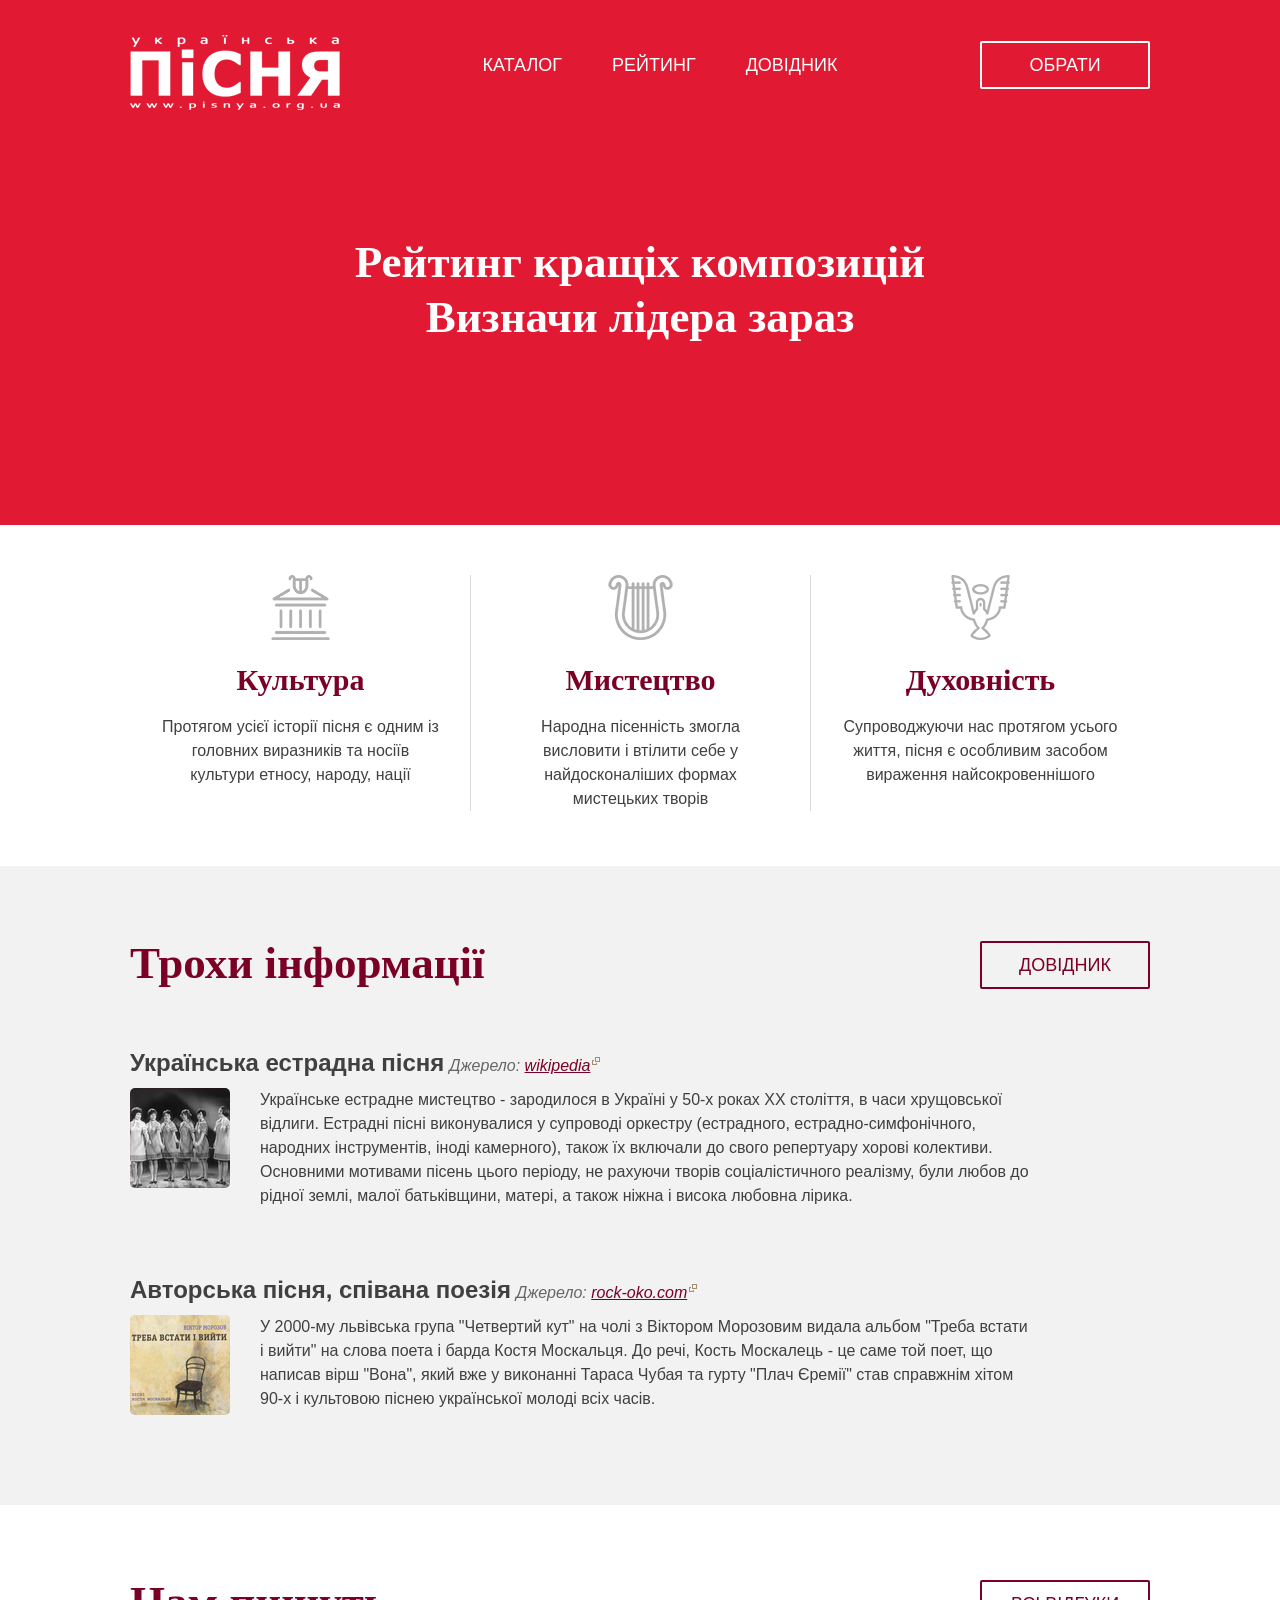
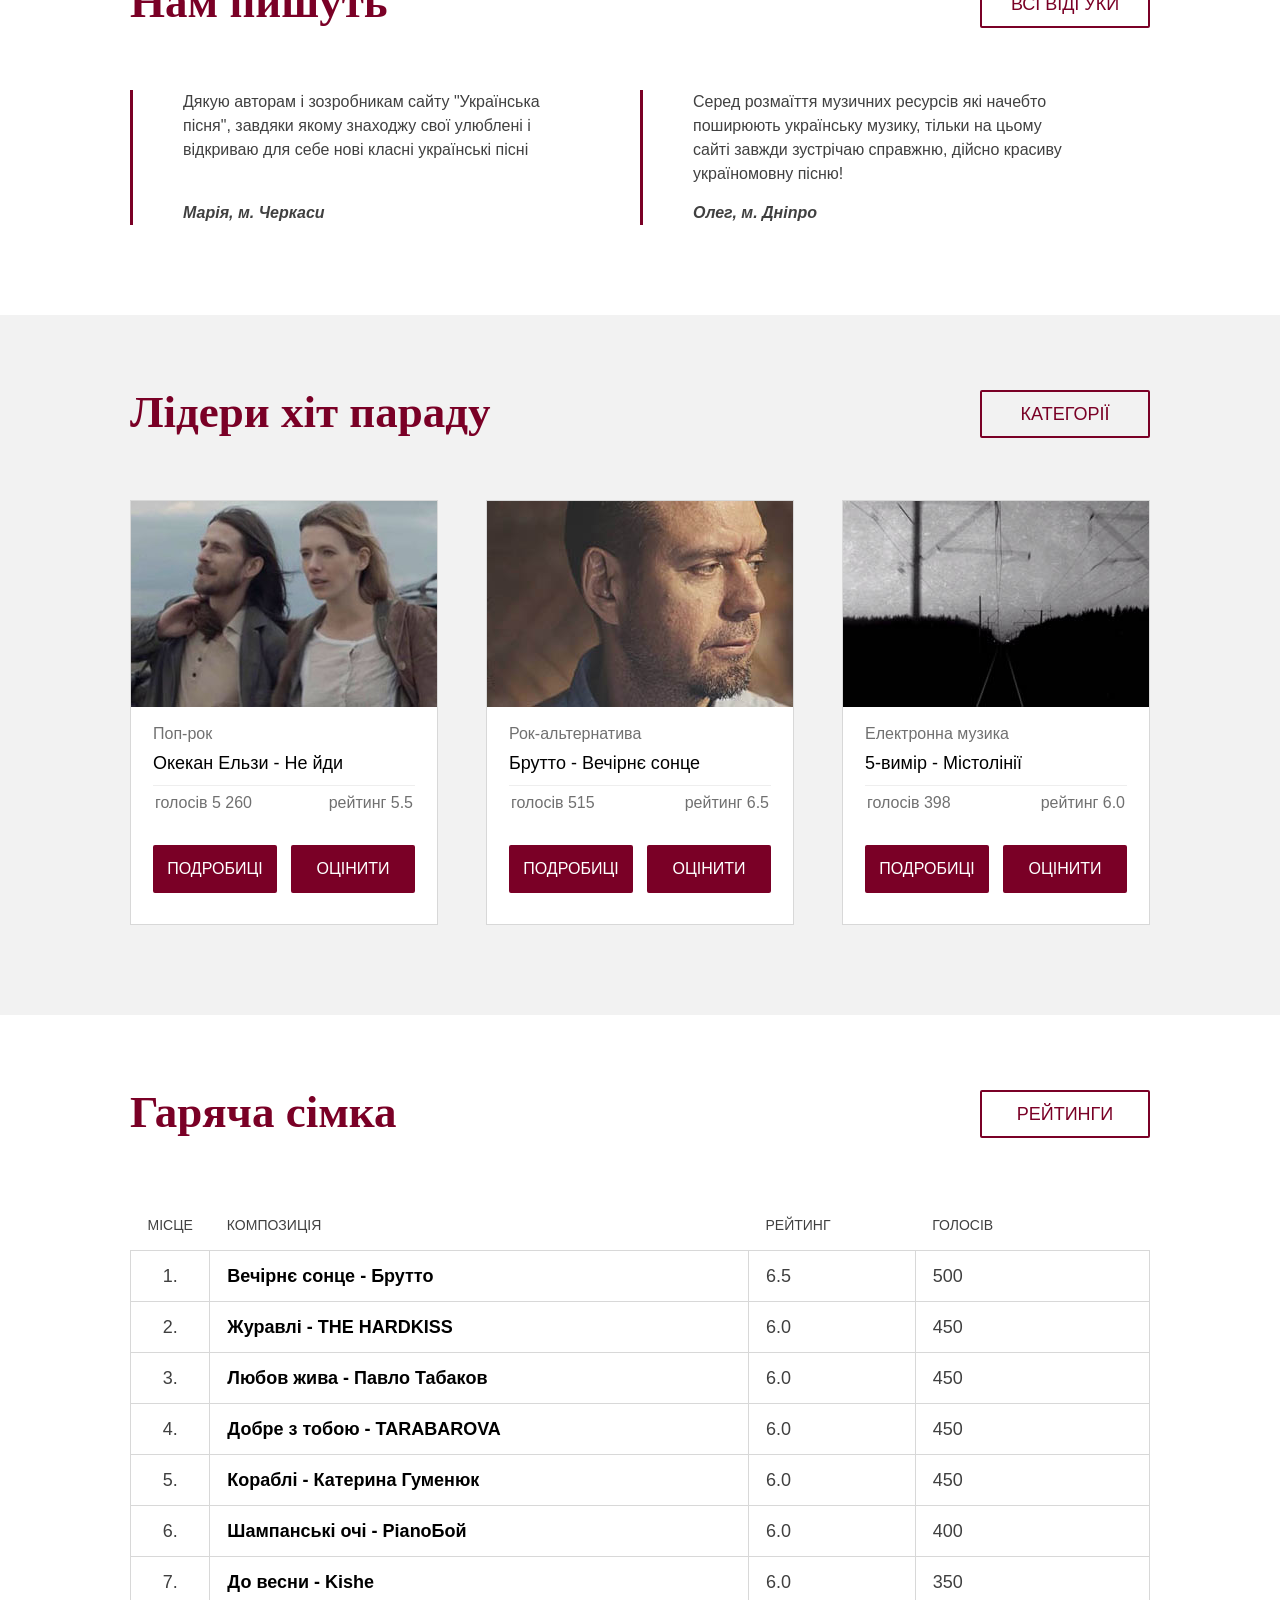
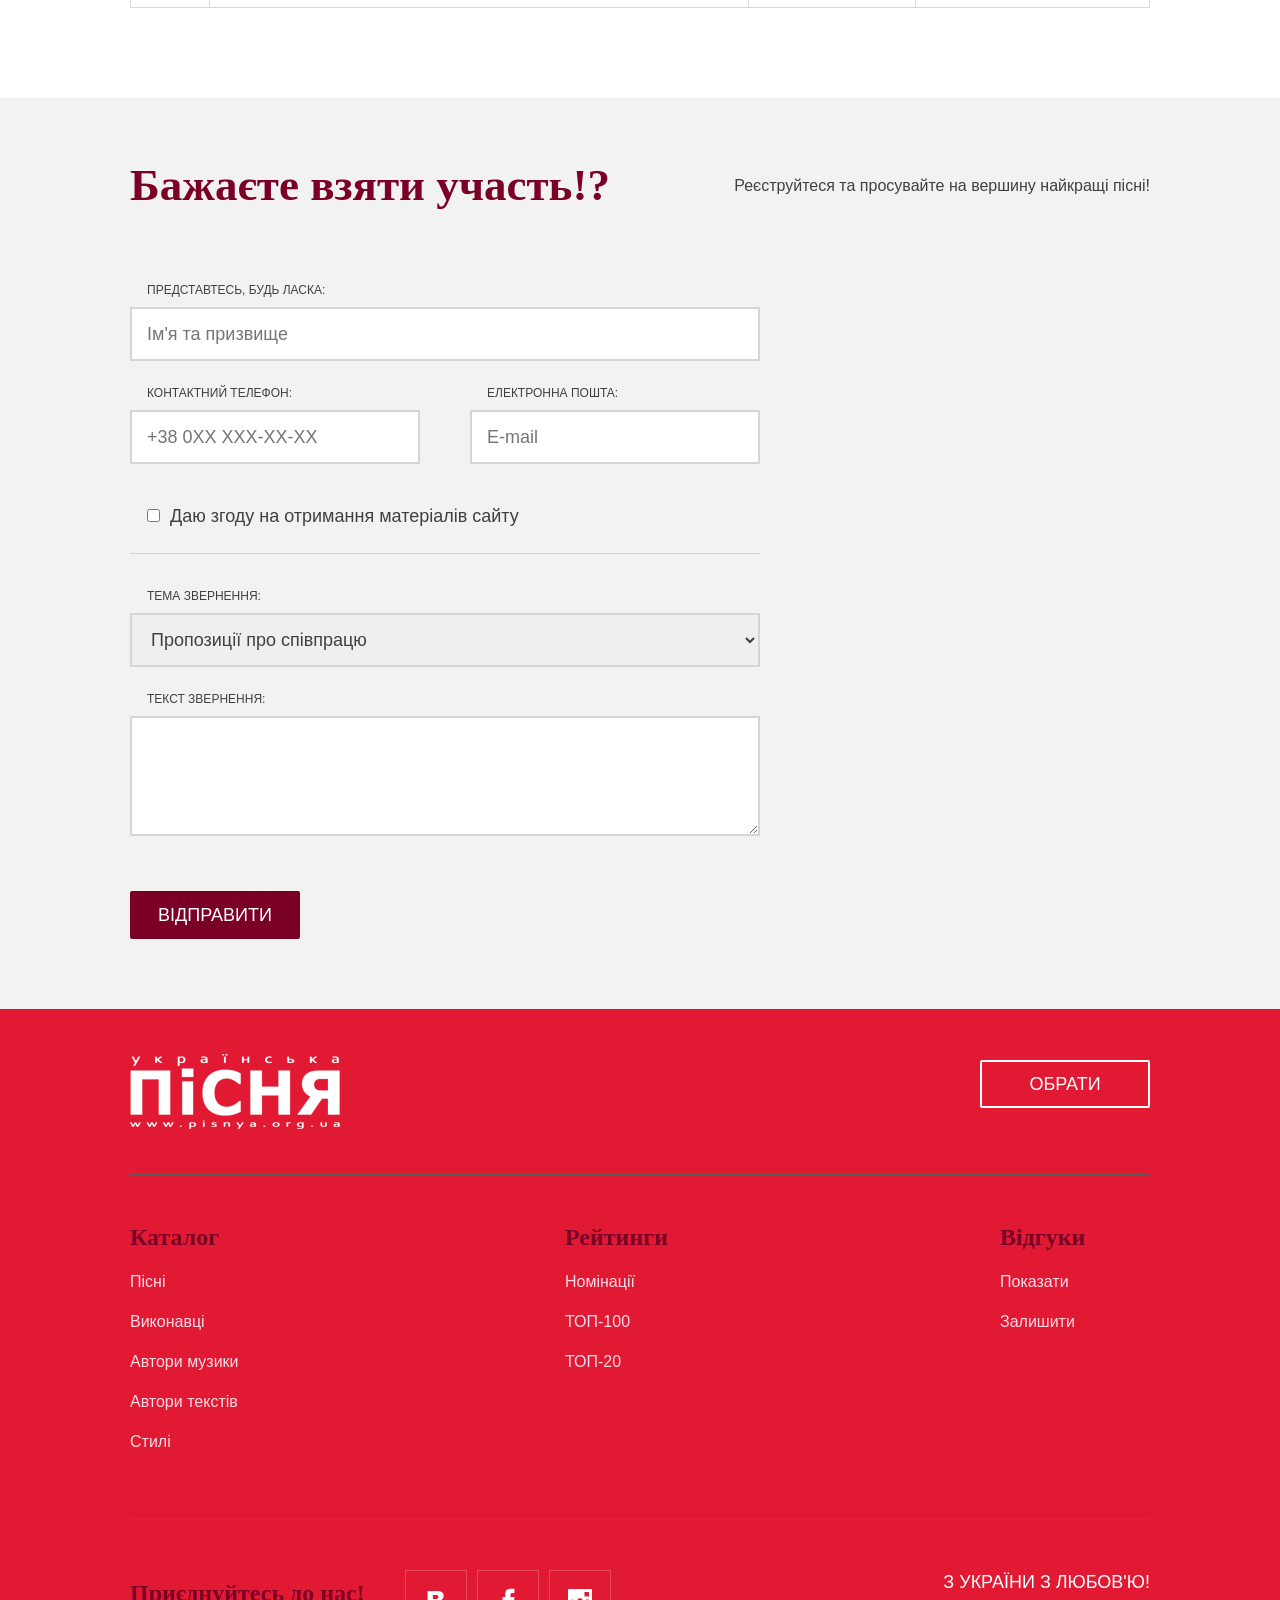
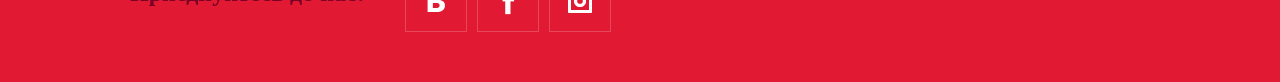
==== commit eaaa0963: "Complete markup index.html pages Завершення розмітки стартової сторінки" ====
--- a/index.html
+++ b/index.html
@@ -283,9 +283,6 @@
               <li>
                 <a href="#">Стилі</a>
               </li>
-              <li>
-                <a href="#">Жанри</a>
-              </li>
             </ul>
           </section>
           <section class="page-footer__menu">
@@ -323,7 +320,7 @@
               <a class="social__link social__link--in" href="https://instagram.com/pisnya">Інстаграм</a>
           </div>
           <div class="page-footer__copyright">
-            <a href="https://games4.github.io/">Із Києва</a> з <span class="heart">любов'ю!</span>
+            <a href="https://games4.github.io/">З України</a> з <span class="heart">любов'ю!</span>
           </div>
         </section>
         
--- a/css/style.css
+++ b/css/style.css
@@ -465,7 +465,6 @@
 
 .hits__item .btn {
   width: 100px;
-//  text-align: middle;
 }
 
 .hits__category {
@@ -498,8 +497,6 @@
   color: #707070;
   
   border-top: 1px solid #eeeeee;
-//  border-bottom: 1px solid #eeeeee;
-  
 }
 
 .hits__reating span {
@@ -512,17 +509,17 @@
   justify-content: space-between;
 }
 
-.hits__control .btn {
+.hits__item .btn {
   color: #ffffff;
   background-color: #7a0026;
 }
 
-.hits__control .btn:hover {
+.hits__item .btn:hover {
   background-color: #c8193c;
   border-color: #c8193c;
 }
 
-.hits__control .btn:active {
+.hits__item .btn:active {
   color: rgba(255, 255, 255, 0.5);
   background-color: #dc3c50;
   border-color: #dc3c50;
@@ -591,7 +588,25 @@
   padding-top: 60px;
   padding-bottom: 70px;
 
-  background-color: rgba(0, 255, 255, 0.05); 
+  background-color: rgba(0, 255, 255, 0.1); 
+  background-color: #f2f2f2;
+}
+
+.feedback .container {
+  position: relative;
+}
+
+.feedback .section__title {
+  max-width: 570px;
+}
+
+.feedback__tip {
+  position: absolute;
+  top: 0;
+  right: 0;
+  max-width: 500px;
+  
+  font-size: 16px;
 }
 
 .feedback__form {
@@ -601,27 +616,39 @@
   background-image: url("../img/write.jpg");
   background-repeat: no-repeat;
   background-position: 100% 40px;
-  
-  background-color: rgba(122, 0, 38, 0.1); 
-}
-
-.feedback__tip {
-  font-size: 16px;
 }
 
 .feedback__form-group {
-  padding-top: 10px;
-  padding-bottom: 10px;
+  margin-bottom: 15px;
 }
 
 .feedback__form-group label {
+  display: inline-block;
+  padding: 5px 0;
+  padding-left: 17px;
+    
   font-size: 12px;
   text-transform: uppercase;
+}
+
+.feedback__columns {
+  display: flex;
+  justify-content: space-between;
+}
+
+.feedback__column--left,
+.feedback__column--right {
+  width: 290px;
 }
 
 .feedback__form input[type="text"],
 .feedback__form select,
 .feedback__form textarea {
+  box-sizing: border-box;
+  width: 100%;
+  height: 54px;
+  padding: 9px 15px;
+  
   font: inherit; /* наследование текстовых свойств родителя: цвет, параметры шрифта. в нашем случае БОДИ */
   color: inherit;
   border: 2px solid #d5d5d5;
@@ -639,8 +666,40 @@
   border-color: #b4003c;
 }
 
-.checkbox-area {
-  border-bottom: 1px solid  #d5d5d5;   
+.feedback__form textarea {
+  display: block;
+  min-height: 120px;
+}
+
+.feedback__checkbox-area {
+  margin-bottom: 25px;
+  padding-top: 25px;
+  padding-bottom: 25px;
+  padding-left: 17px;
+  border-bottom: 1px solid #d5d5d5;
+}
+
+.feedback__checkbox-area input[type="checkbox"] {
+  margin: 0;
+  margin-right: 5px;
+}
+
+.feedback__form .btn {
+  margin-top: 40px;
+  width: 170px;
+  color: #ffffff;
+  background-color: #7a0026;
+}
+
+.feedback__form .btn:hover {
+  background-color: #c8193c;
+  border-color: #c8193c;
+}
+
+.feedback__form .btn:active {
+  color: rgba(255, 255, 255, 0.5);
+  background-color: #dc3c50;
+  border-color: #dc3c50;
 }
 
 .page-footer {
@@ -660,6 +719,11 @@
   height: 75px;
 }
 
+.page-footer__logo-image {
+  width: 210px;
+  height: 75px;
+}
+
 .page-footer__nav {
   display: flex;
   justify-content: space-between;
@@ -673,11 +737,13 @@
 .page-footer__menu {
   width: 150px;
   
-  background-color: rgba(255, 255, 0, 0.1); 
+/*  background-color: rgba(255, 255, 0, 0.1); */
 }
 
 /*.footer-menu h3 */
 .page-footer__title {
+  margin: 0;
+  margin-bottom: 20px;
   font-weight: bold;
   font-size: 24px;
   font-family: "Georgia", serif;
@@ -686,7 +752,14 @@
 
 /* .footer-menu ul */
 .page-footer__list {
+  margin: 0;
+  padding: 0;
+
   list-style: none;
+}
+
+.page-footer__menu li {
+  margin-bottom: 15px;
 }
 
 /* .footer-menu a  */
@@ -714,23 +787,53 @@
 }
 
 .page-footer__social {
-  width: 490px;
+  width: 550px;
+  font-size: 0;
 }
 
 /* .page-footer__bottom__social b */
 .social__title {
+  margin-right: 40px;
   font-size: 24px;
   font-family: "Georgia", serif;
   color: #7a0026;
 }
 
-.social__list {
-  list-style: none;
-}
-
 .social__link {
+  display: inline-block;
+  margin-right: 10px;
+  width: 60px;
+  height: 60px;
+  vertical-align: middle;
+
   color: #ffffff;
-}
+  background-image: url("../img/sprite.png");
+  background-repeat: no-repeat;
+  
+  border: 1px solid rgba(255, 255, 255, 0.2);
+}
+
+.social__link:hover {
+  border-color: rgba(255, 255, 255, 0.7);
+}
+
+.social__link:active {
+  border-color: #ffffff;
+  opacity: 0.1;
+}
+
+.social__link--vk {
+  background-position: 16px -238px;
+}
+
+.social__link--fb {
+  background-position: 19px -297px;
+}
+
+.social__link--in {
+  background-position: 13px -358px;
+}
+
 
 .page-footer__copyright {
 /*  width: 236px;*/
